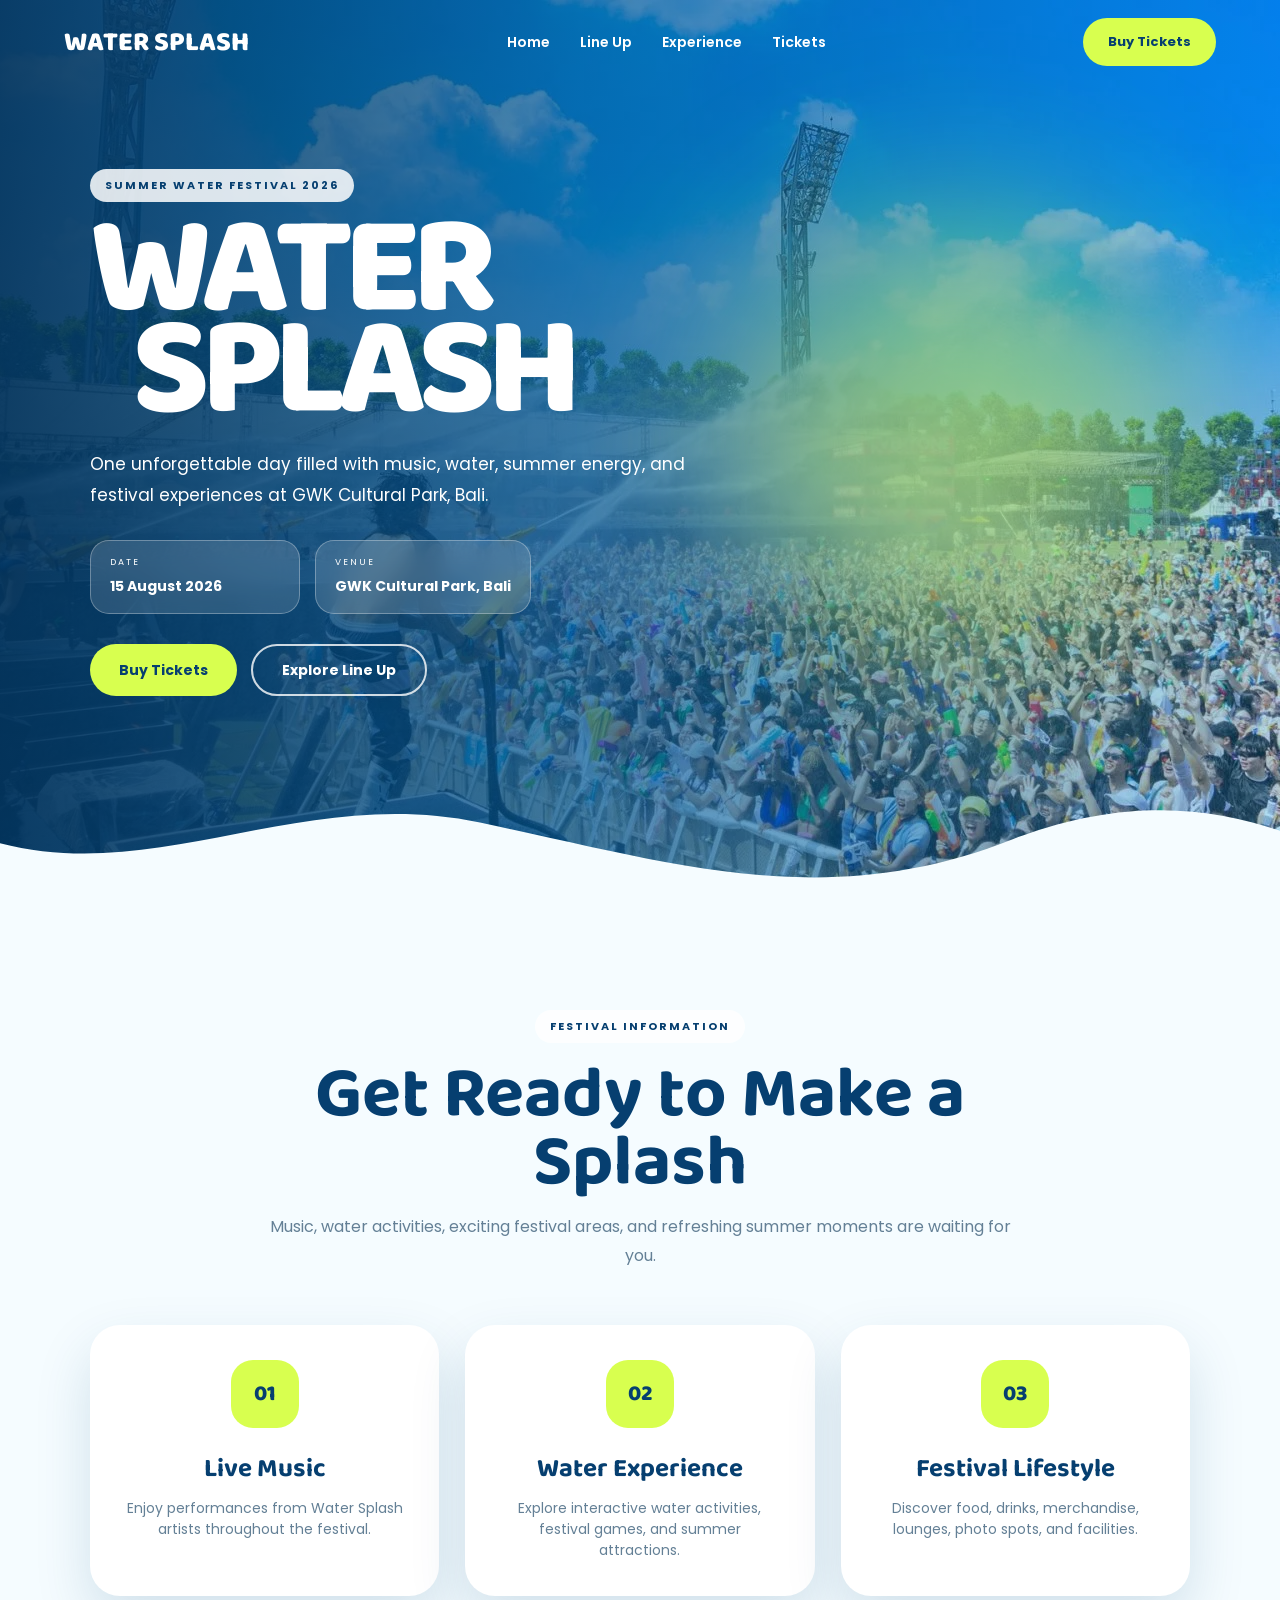
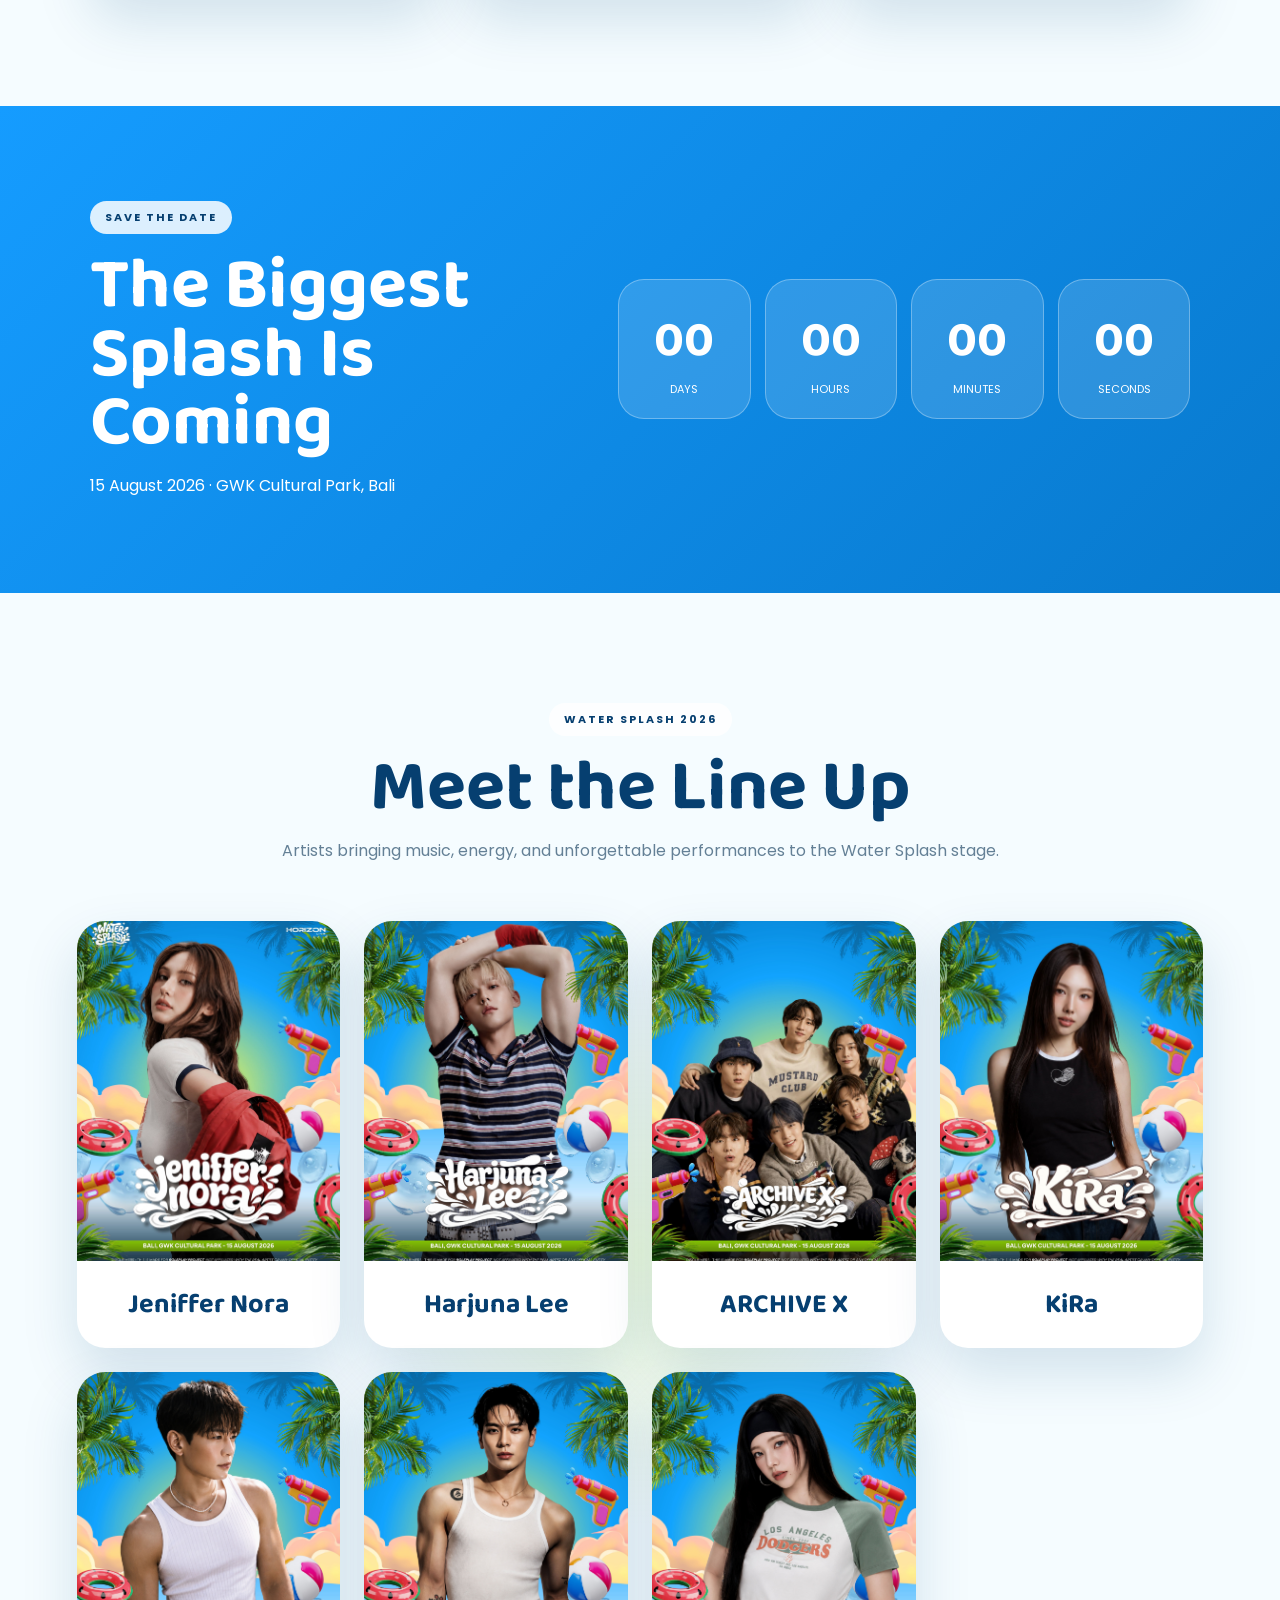
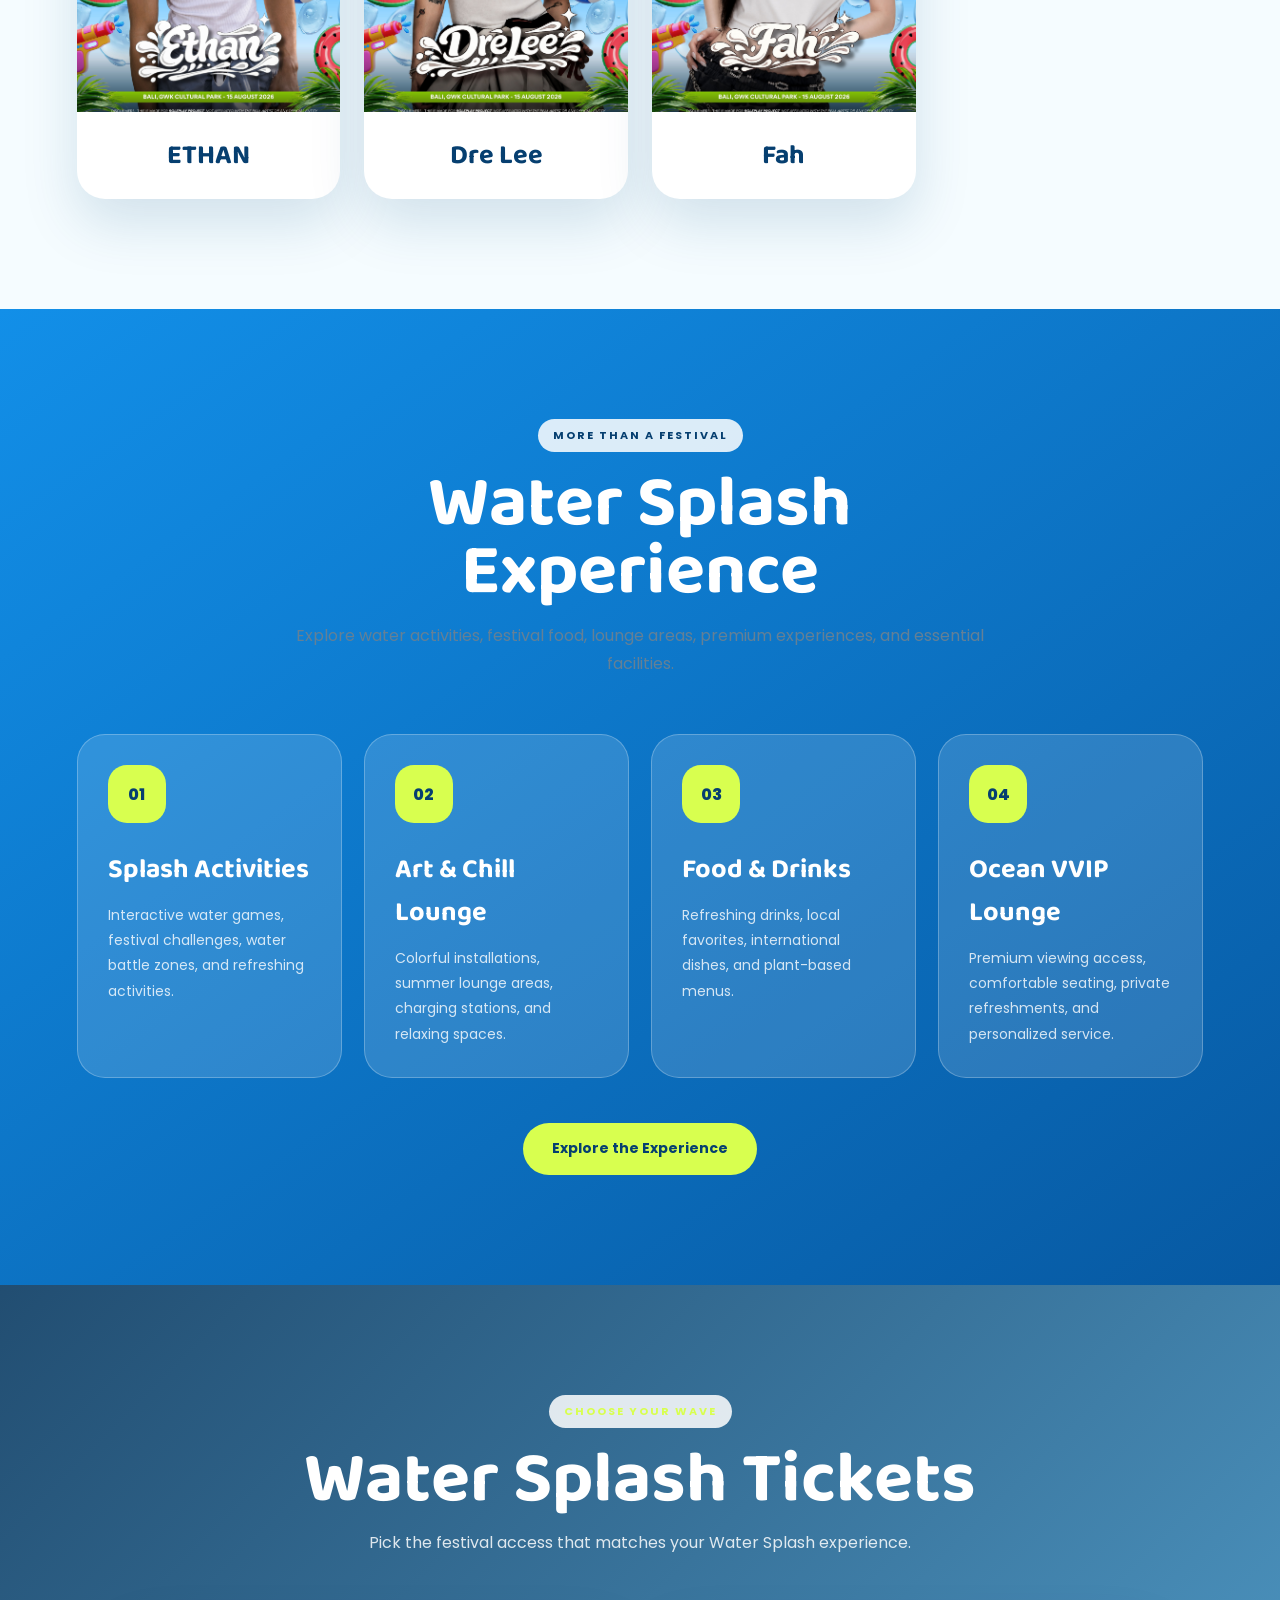
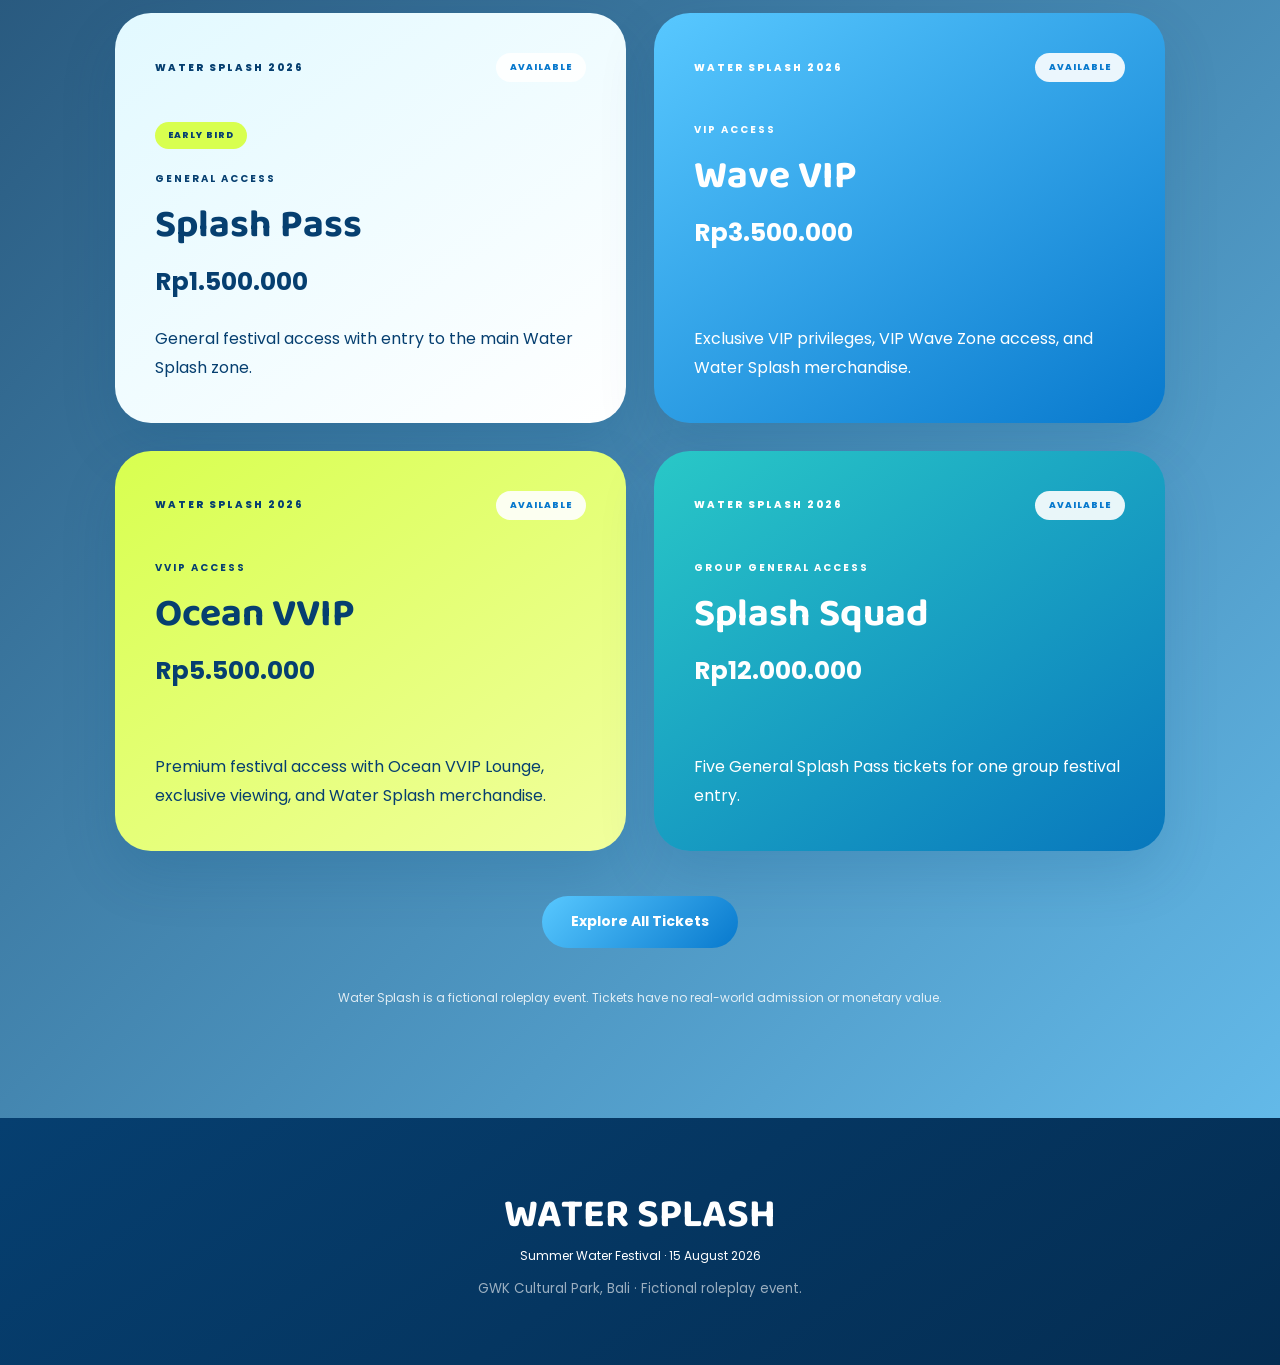
==== index.html @ 43238b92 "First commit" ====
<!DOCTYPE html>
<html lang="en">

<head>

    <meta charset="UTF-8">

    <meta
        name="viewport"
        content="width=device-width, initial-scale=1.0"
    >

    <meta
        name="description"
        content="Water Splash 2026 Summer Water Festival at GWK Cultural Park, Bali."
    >

    <title>
        Water Splash 2026
    </title>


    <link
        rel="stylesheet"
        href="css/style.css"
    >


    <!-- STYLE KHUSUS HERO VIDEO -->

    <style>

        /* =====================================================
           HERO VIDEO
        ===================================================== */

        .hero-video-section {

            position: relative;

            min-height: 100vh;

            overflow: hidden;

            background:
                url("assets/Hero.jpg")
                center / cover
                no-repeat;

        }


        .hero-background-video {

            position: absolute;

            top: 50%;

            left: 50%;

            z-index: 0;

            width: 100%;

            height: 100%;

            min-width: 100%;

            min-height: 100%;

            object-fit: cover;

            object-position: center;

            transform:
                translate(-50%, -50%);

            pointer-events: none;

        }


        .hero-video-section .hero-overlay {

            position: absolute;

            inset: 0;

            z-index: 1;

            background:
                linear-gradient(
                    90deg,
                    rgba(3, 53, 94, 0.94) 0%,
                    rgba(5, 91, 151, 0.72) 45%,
                    rgba(11, 146, 220, 0.30) 100%
                );

            pointer-events: none;

        }


        .hero-video-section .hero-glow {

            position: absolute;

            z-index: 2;

            pointer-events: none;

        }


        .hero-video-section .hero-content {

            position: relative;

            z-index: 4;

        }


        .hero-video-section .hero-wave {

            position: absolute;

            left: 0;

            right: 0;

            bottom: -1px;

            z-index: 5;

            pointer-events: none;

        }


        @media screen and (max-width: 700px) {

            .hero-video-section {

                min-height: 100svh;

            }


            .hero-background-video {

                object-position: center center;

            }

        }


        @media (prefers-reduced-motion: reduce) {

            .hero-background-video {

                display: none;

            }


            .hero-video-section {

                background:
                    linear-gradient(
                        90deg,
                        rgba(3, 53, 94, 0.85),
                        rgba(11, 146, 220, 0.42)
                    ),
                    url("assets/Hero.jpg")
                    center / cover
                    no-repeat;

            }

        }

    </style>


    <script
        src="js/app.js"
        defer
    ></script>

</head>


<body>


    <!-- BUBBLE EFFECT -->

    <div
        class="bubble-layer"
        aria-hidden="true"
    ></div>



    <!-- HEADER -->

    <header class="site-header">

        <nav class="navbar">

            <a
                href="index.html"
                class="logo"
                aria-label="Water Splash Home"
            >
                WATER SPLASH
            </a>


            <div class="nav-menu">

                <a href="#home">
                    Home
                </a>


                <a href="#lineup">
                    Line Up
                </a>


                <a href="experience.html">
                    Experience
                </a>


                <a href="tiket.html">
                    Tickets
                </a>

            </div>


            <a
                href="tiket.html"
                class="nav-button"
            >
                Buy Tickets
            </a>


            <button
                type="button"
                class="menu-toggle"
                aria-label="Open navigation menu"
                aria-expanded="false"
            >

                <span></span>

                <span></span>

                <span></span>

            </button>

        </nav>

    </header>



    <main>


        <!-- =================================================
             HERO VIDEO
        ================================================== -->

        <section
            class="hero hero-video-section"
            id="home"
        >


            <!-- VIDEO BACKGROUND -->

            <video
                class="hero-background-video"
                autoplay
                muted
                loop
                playsinline
                preload="metadata"
                poster="assets/Hero.jpg"
                aria-hidden="true"
            >

                <source
                    src="assets/Hero.mp4"
                    type="video/mp4"
                >

            </video>



            <!-- HERO OVERLAY -->

            <div class="hero-overlay"></div>

            <div class="hero-glow"></div>



            <!-- HERO CONTENT -->

            <div class="hero-content">

                <p class="eyebrow">
                    SUMMER WATER FESTIVAL 2026
                </p>


                <h1>

                    WATER

                    <span>
                        SPLASH
                    </span>

                </h1>


                <p class="hero-description">
                    One unforgettable day filled with music,
                    water, summer energy, and festival experiences
                    at GWK Cultural Park, Bali.
                </p>


                <div class="hero-info">

                    <div>

                        <small>
                            DATE
                        </small>

                        <strong>
                            15 August 2026
                        </strong>

                    </div>


                    <div>

                        <small>
                            VENUE
                        </small>

                        <strong>
                            GWK Cultural Park, Bali
                        </strong>

                    </div>

                </div>


                <div class="hero-actions">

                    <a
                        href="tiket.html"
                        class="button button-lime"
                    >
                        Buy Tickets
                    </a>


                    <a
                        href="#lineup"
                        class="button button-outline"
                    >
                        Explore Line Up
                    </a>

                </div>

            </div>



            <!-- HERO WAVE -->

            <div
                class="hero-wave"
                aria-hidden="true"
            >

                <svg
                    viewBox="0 0 1440 230"
                    preserveAspectRatio="none"
                    xmlns="http://www.w3.org/2000/svg"
                >

                    <path
                        fill="#f5fcff"
                        d="
                            M0,160
                            C180,210 340,90 540,135
                            C760,185 930,245 1140,155
                            C1260,105 1360,115 1440,145
                            L1440,230
                            L0,230
                            Z
                        "
                    />

                </svg>

            </div>

        </section>



        <!-- =================================================
             EVENT INFORMATION
        ================================================== -->

        <section class="section">

            <div class="section-heading">

                <p class="section-label">
                    FESTIVAL INFORMATION
                </p>


                <h2>
                    Get Ready to Make a Splash
                </h2>


                <p>
                    Music, water activities, exciting festival areas,
                    and refreshing summer moments are waiting for you.
                </p>

            </div>



            <div class="info-grid">


                <article class="info-card">

                    <span>
                        01
                    </span>


                    <h3>
                        Live Music
                    </h3>


                    <p>
                        Enjoy performances from Water Splash artists
                        throughout the festival.
                    </p>

                </article>



                <article class="info-card">

                    <span>
                        02
                    </span>


                    <h3>
                        Water Experience
                    </h3>


                    <p>
                        Explore interactive water activities,
                        festival games, and summer attractions.
                    </p>

                </article>



                <article class="info-card">

                    <span>
                        03
                    </span>


                    <h3>
                        Festival Lifestyle
                    </h3>


                    <p>
                        Discover food, drinks, merchandise,
                        lounges, photo spots, and facilities.
                    </p>

                </article>

            </div>

        </section>



        <!-- =================================================
             COUNTDOWN
        ================================================== -->

        <section class="countdown-section">

            <div class="countdown-title">

                <p class="section-label">
                    SAVE THE DATE
                </p>


                <h2>
                    The Biggest Splash Is Coming
                </h2>


                <p>
                    15 August 2026 · GWK Cultural Park, Bali
                </p>

            </div>



            <div
                class="countdown"
                aria-label="Countdown to Water Splash 2026"
            >


                <div class="countdown-box">

                    <strong
                        id="days"
                        data-countdown-days
                    >
                        00
                    </strong>

                    <span>
                        DAYS
                    </span>

                </div>



                <div class="countdown-box">

                    <strong
                        id="hours"
                        data-countdown-hours
                    >
                        00
                    </strong>

                    <span>
                        HOURS
                    </span>

                </div>



                <div class="countdown-box">

                    <strong
                        id="minutes"
                        data-countdown-minutes
                    >
                        00
                    </strong>

                    <span>
                        MINUTES
                    </span>

                </div>



                <div class="countdown-box">

                    <strong
                        id="seconds"
                        data-countdown-seconds
                    >
                        00
                    </strong>

                    <span>
                        SECONDS
                    </span>

                </div>

            </div>

        </section>



        <!-- =================================================
             LINE UP
        ================================================== -->

        <section
            class="section lineup-section"
            id="lineup"
        >

            <div class="section-heading">

                <p class="section-label">
                    WATER SPLASH 2026
                </p>


                <h2>
                    Meet the Line Up
                </h2>


                <p>
                    Artists bringing music, energy, and unforgettable
                    performances to the Water Splash stage.
                </p>

            </div>



            <div class="lineup-grid">


                <!-- JENIFFER NORA -->

                <article class="artist-card">

                    <div class="artist-photo">

                        <img
                            src="assets/Jeniffer.jpg"
                            alt="Jeniffer Nora"
                            loading="lazy"
                        >

                    </div>


                    <h3>
                        Jeniffer Nora
                    </h3>

                </article>



                <!-- HARJUNA LEE -->

                <article class="artist-card">

                    <div class="artist-photo">

                        <img
                            src="assets/harjuna.jpg"
                            alt="Harjuna Lee"
                            loading="lazy"
                        >

                    </div>


                    <h3>
                        Harjuna Lee
                    </h3>

                </article>



                <!-- ARCHIVE X -->

                <article class="artist-card">

                    <div class="artist-photo">

                        <img
                            src="assets/Archieve.jpg"
                            alt="ARCHIVE X"
                            loading="lazy"
                        >

                    </div>


                    <h3>
                        ARCHIVE X
                    </h3>

                </article>



                <!-- KIRA -->

                <article class="artist-card">

                    <div class="artist-photo">

                        <img
                            src="assets/Kira.jpg"
                            alt="KiRa"
                            loading="lazy"
                        >

                    </div>


                    <h3>
                        KiRa
                    </h3>

                </article>



                <!-- ETHAN -->

                <article class="artist-card">

                    <div class="artist-photo">

                        <img
                            src="assets/Ethan.jpg"
                            alt="ETHAN"
                            loading="lazy"
                        >

                    </div>


                    <h3>
                        ETHAN
                    </h3>

                </article>



                <!-- DRE LEE -->

                <article class="artist-card">

                    <div class="artist-photo">

                        <img
                            src="assets/Dre.jpg"
                            alt="Dre Lee"
                            loading="lazy"
                        >

                    </div>


                    <h3>
                        Dre Lee
                    </h3>

                </article>



                <!-- FAH -->

                <article class="artist-card">

                    <div class="artist-photo">

                        <img
                            src="assets/Fah.jpg"
                            alt="Fah"
                            loading="lazy"
                        >

                    </div>


                    <h3>
                        Fah
                    </h3>

                </article>

            </div>

        </section>



        <!-- =================================================
             EXPERIENCE PREVIEW
        ================================================== -->

        <section
            class="section experience-section"
            id="experience-preview"
        >

            <div class="section-heading light-heading">

                <p class="section-label">
                    MORE THAN A FESTIVAL
                </p>


                <h2>
                    Water Splash Experience
                </h2>


                <p>
                    Explore water activities, festival food,
                    lounge areas, premium experiences,
                    and essential facilities.
                </p>

            </div>



            <div class="experience-grid">


                <article class="experience-card">

                    <span>
                        01
                    </span>


                    <h3>
                        Splash Activities
                    </h3>


                    <p>
                        Interactive water games, festival challenges,
                        water battle zones, and refreshing activities.
                    </p>

                </article>



                <article class="experience-card">

                    <span>
                        02
                    </span>


                    <h3>
                        Art & Chill Lounge
                    </h3>


                    <p>
                        Colorful installations, summer lounge areas,
                        charging stations, and relaxing spaces.
                    </p>

                </article>



                <article class="experience-card">

                    <span>
                        03
                    </span>


                    <h3>
                        Food & Drinks
                    </h3>


                    <p>
                        Refreshing drinks, local favorites,
                        international dishes, and plant-based menus.
                    </p>

                </article>



                <article class="experience-card">

                    <span>
                        04
                    </span>


                    <h3>
                        Ocean VVIP Lounge
                    </h3>


                    <p>
                        Premium viewing access, comfortable seating,
                        private refreshments, and personalized service.
                    </p>

                </article>

            </div>



            <div class="explore-ticket">

                <a
                    href="experience.html"
                    class="button button-lime"
                >
                    Explore the Experience
                </a>

            </div>

        </section>



        <!-- =================================================
             TICKET PREVIEW
        ================================================== -->

        <section
            class="section ticket-preview-section"
            id="tickets"
        >

            <div class="section-heading">

                <p class="section-label">
                    CHOOSE YOUR WAVE
                </p>


                <h2>
                    Water Splash Tickets
                </h2>


                <p>
                    Pick the festival access that matches
                    your Water Splash experience.
                </p>

            </div>



            <div class="preview-grid">


                <!-- SPLASH PASS -->

                <article class="preview-ticket preview-general">

                    <div class="preview-top">

                        <span class="buy-ticket-label">
                            WATER SPLASH 2026
                        </span>


                        <span class="status-badge available">
                            AVAILABLE
                        </span>

                    </div>


                    <p class="release-label">
                        EARLY BIRD
                    </p>


                    <p class="preview-category">
                        GENERAL ACCESS
                    </p>


                    <h3>
                        Splash Pass
                    </h3>


                    <strong>
                        Rp1.500.000
                    </strong>


                    <p>
                        General festival access with entry
                        to the main Water Splash zone.
                    </p>

                </article>



                <!-- WAVE VIP -->

                <article class="preview-ticket preview-vip">

                    <div class="preview-top">

                        <span class="buy-ticket-label">
                            WATER SPLASH 2026
                        </span>


                        <span class="status-badge available">
                            AVAILABLE
                        </span>

                    </div>


                    <p class="preview-category">
                        VIP ACCESS
                    </p>


                    <h3>
                        Wave VIP
                    </h3>


                    <strong>
                        Rp3.500.000
                    </strong>


                    <p>
                        Exclusive VIP privileges, VIP Wave Zone access,
                        and Water Splash merchandise.
                    </p>

                </article>



                <!-- OCEAN VVIP -->

                <article class="preview-ticket preview-vvip">

                    <div class="preview-top">

                        <span class="buy-ticket-label">
                            WATER SPLASH 2026
                        </span>


                        <span class="status-badge available">
                            AVAILABLE
                        </span>

                    </div>


                    <p class="preview-category">
                        VVIP ACCESS
                    </p>


                    <h3>
                        Ocean VVIP
                    </h3>


                    <strong>
                        Rp5.500.000
                    </strong>


                    <p>
                        Premium festival access with Ocean VVIP Lounge,
                        exclusive viewing, and Water Splash merchandise.
                    </p>

                </article>



                <!-- SPLASH SQUAD -->

                <article class="preview-ticket preview-squad">

                    <div class="preview-top">

                        <span class="buy-ticket-label">
                            WATER SPLASH 2026
                        </span>


                        <span class="status-badge available">
                            AVAILABLE
                        </span>

                    </div>


                    <p class="preview-category">
                        GROUP GENERAL ACCESS
                    </p>


                    <h3>
                        Splash Squad
                    </h3>


                    <strong>
                        Rp12.000.000
                    </strong>


                    <p>
                        Five General Splash Pass tickets
                        for one group festival entry.
                    </p>

                </article>

            </div>



            <div class="explore-ticket">

                <a
                    href="tiket.html"
                    class="button button-blue"
                >
                    Explore All Tickets
                </a>

            </div>



            <p class="roleplay-note">
                Water Splash is a fictional roleplay event.
                Tickets have no real-world admission or monetary value.
            </p>

        </section>

    </main>



    <!-- =====================================================
         FOOTER
    ====================================================== -->

    <footer class="footer">

        <h2>
            WATER SPLASH
        </h2>


        <p>
            Summer Water Festival · 15 August 2026
        </p>


        <small>
            GWK Cultural Park, Bali · Fictional roleplay event.
        </small>

    </footer>


</body>

</html>
---- css/style.css ----
@import url("https://fonts.googleapis.com/css2?family=Baloo+2:wght@500;600;700;800&family=Poppins:wght@400;500;600;700&display=swap");


:root {

    --blue:
        #159cff;

    --blue-dark:
        #0879cd;

    --sky:
        #58c8ff;

    --lime:
        #d8ff4f;

    --navy:
        #063f70;

    --white:
        #ffffff;

    --soft:
        #f5fcff;

    --muted:
        #648096;

    --danger:
        #ef5d67;

    --shadow:
        0 24px 55px
        rgba(5, 74, 122, 0.15);

}



* {

    margin: 0;

    padding: 0;

    box-sizing: border-box;

}



html {

    scroll-behavior: smooth;

}



body {

    min-height: 100vh;

    overflow-x: hidden;

    color: var(--navy);

    background: var(--soft);

    font-family:
        "Poppins",
        sans-serif;

}



a {

    color: inherit;

    text-decoration: none;

}



button,
input {

    font: inherit;

}



button {

    border: 0;

    cursor: pointer;

}



img {

    display: block;

    max-width: 100%;

}



/* WATER EFFECT */

.bubble-layer {

    position: fixed;

    inset: 0;

    z-index: 5;

    overflow: hidden;

    pointer-events: none;

}



.floating-bubble {

    position: absolute;

    bottom: -80px;

    border:
        1px solid
        rgba(255, 255, 255, 0.8);

    border-radius: 50%;

    background:
        radial-gradient(
            circle at 30% 25%,
            rgba(255,255,255,0.95),
            rgba(255,255,255,0.15) 45%,
            rgba(70,190,255,0.1)
        );

    animation:
        bubbleRise linear forwards;

}



.water-ripple {

    position: fixed;

    z-index: 9999;

    width: 15px;

    height: 15px;

    border:
        2px solid
        rgba(88, 200, 255, 0.85);

    border-radius: 50%;

    pointer-events: none;

    transform:
        translate(-50%, -50%);

    animation:
        rippleEffect 0.75s
        ease-out forwards;

}



/* HEADER */

.site-header {

    position: fixed;

    top: 0;

    left: 0;

    z-index: 1000;

    width: 100%;

    padding:
        18px 5%;

    transition:
        0.3s ease;

}



.site-header.scrolled,
.inner-header {

    padding-top: 11px;

    padding-bottom: 11px;

    background:
        rgba(10, 139, 224, 0.9);

    box-shadow:
        0 12px 35px
        rgba(3, 66, 109, 0.14);

    backdrop-filter:
        blur(18px);

}



.navbar {

    max-width: 1280px;

    margin: auto;

    display: flex;

    align-items: center;

    justify-content: space-between;

    gap: 30px;

}



.logo {

    color: var(--white);

    font-family:
        "Baloo 2",
        sans-serif;

    font-size: 27px;

    font-weight: 800;

}



.nav-menu {

    display: flex;

    align-items: center;

    gap: 30px;

}



.nav-menu a {

    color: var(--white);

    font-size: 14px;

    font-weight: 600;

}



.nav-button {

    min-height: 48px;

    padding:
        0 25px;

    display: inline-flex;

    align-items: center;

    justify-content: center;

    color: var(--navy);

    font-size: 13px;

    font-weight: 700;

    border-radius: 999px;

    background: var(--lime);

}



.menu-toggle {

    display: none;

}



/* BUTTON */

.button {

    min-height: 52px;

    padding:
        0 29px;

    display: inline-flex;

    align-items: center;

    justify-content: center;

    font-size: 14px;

    font-weight: 700;

    border-radius: 999px;

    transition:
        transform 0.25s ease;

}



.button:hover {

    transform:
        translateY(-4px);

}



.button-lime {

    color: var(--navy);

    background: var(--lime);

}



.button-blue {

    color: var(--white);

    background:
        linear-gradient(
            135deg,
            var(--sky),
            var(--blue-dark)
        );

}



.button-outline {

    color: var(--white);

    border:
        2px solid
        rgba(255,255,255,0.8);

}



/* HERO */

.hero {

    position: relative;

    min-height: 100vh;

    overflow: hidden;

    padding:
        145px 7% 180px;

    display: flex;

    align-items: center;

    color: var(--white);

    background:
        url("../assets/Hero.jpg")
        center / cover no-repeat;

}



.hero-overlay {

    position: absolute;

    inset: 0;

    background:
        linear-gradient(
            90deg,
            rgba(3,61,105,0.88),
            rgba(8,137,223,0.62),
            rgba(28,173,242,0.35)
        );

}



.hero-glow {

    position: absolute;

    right: 8%;

    top: 25%;

    width: 430px;

    height: 430px;

    border-radius: 50%;

    background:
        rgba(216,255,79,0.5);

    filter:
        blur(90px);

}



.hero-content {

    position: relative;

    z-index: 10;

    max-width: 720px;

}



.eyebrow,
.section-label {

    display: inline-flex;

    margin-bottom: 18px;

    padding:
        8px 15px;

    color: var(--navy);

    font-size: 11px;

    font-weight: 700;

    letter-spacing: 2px;

    border-radius: 999px;

    background:
        rgba(255,255,255,0.85);

}



.hero h1 {

    margin-bottom: 27px;

    font-family:
        "Baloo 2",
        sans-serif;

    font-size:
        clamp(82px, 11vw, 150px);

    font-weight: 800;

    line-height: 0.72;

    letter-spacing: -9px;

}



.hero h1 span {

    display: block;

    margin-left: 42px;

}



.hero-description {

    max-width: 600px;

    margin-bottom: 30px;

    font-size: 17px;

    line-height: 1.8;

}



.hero-info {

    display: flex;

    flex-wrap: wrap;

    gap: 15px;

    margin-bottom: 30px;

}



.hero-info div {

    min-width: 210px;

    padding:
        15px 19px;

    border:
        1px solid
        rgba(255,255,255,0.3);

    border-radius: 19px;

    background:
        rgba(255,255,255,0.14);

    backdrop-filter:
        blur(12px);

}



.hero-info small {

    display: block;

    margin-bottom: 4px;

    font-size: 9px;

    letter-spacing: 2px;

}



.hero-info strong {

    font-size: 14px;

}



.hero-actions {

    display: flex;

    flex-wrap: wrap;

    gap: 14px;

}



.hero-wave {

    position: absolute;

    left: 0;

    bottom: -3px;

    width: 100%;

    line-height: 0;

}



.hero-wave svg {

    width: 100%;

    height: 190px;

}



/* GENERAL */

.section {

    padding:
        110px 6%;

}



.section-heading {

    max-width: 750px;

    margin:
        0 auto 55px;

    text-align: center;

}



.section-heading h2,
.countdown-title h2 {

    margin-bottom: 15px;

    font-family:
        "Baloo 2",
        sans-serif;

    font-size:
        clamp(43px, 6vw, 72px);

    line-height: 0.95;

}



.section-heading > p:last-child {

    color: var(--muted);

    line-height: 1.8;

}



/* INFO */

.info-grid {

    max-width: 1100px;

    margin: auto;

    display: grid;

    grid-template-columns:
        repeat(3, 1fr);

    gap: 26px;

}



.info-card {

    padding: 35px;

    text-align: center;

    border-radius: 30px;

    background: var(--white);

    box-shadow: var(--shadow);

}



.info-card > span {

    width: 68px;

    height: 68px;

    margin:
        0 auto 20px;

    display: flex;

    align-items: center;

    justify-content: center;

    font-family:
        "Baloo 2",
        sans-serif;

    font-size: 22px;

    font-weight: 800;

    border-radius: 22px;

    background: var(--lime);

}



.info-card h3 {

    margin-bottom: 8px;

    font-family:
        "Baloo 2",
        sans-serif;

    font-size: 26px;

}



.info-card p {

    color: var(--muted);

    font-size: 14px;

}



/* COUNTDOWN */

.countdown-section {

    padding:
        95px 7%;

    display: grid;

    grid-template-columns:
        0.9fr 1.1fr;

    align-items: center;

    gap: 60px;

    color: var(--white);

    background:
        linear-gradient(
            135deg,
            var(--blue),
            var(--blue-dark)
        );

}



.countdown-title h2 {

    color: var(--white);

}



.countdown {

    display: grid;

    grid-template-columns:
        repeat(4, 1fr);

    gap: 14px;

}



.countdown-box {

    min-height: 140px;

    display: flex;

    align-items: center;

    justify-content: center;

    flex-direction: column;

    border:
        1px solid
        rgba(255,255,255,0.3);

    border-radius: 26px;

    background:
        rgba(255,255,255,0.14);

}



.countdown-box strong {

    font-family:
        "Baloo 2",
        sans-serif;

    font-size: 50px;

}



.countdown-box span {

    font-size: 11px;

}



/* LINEUP */

.lineup-section {

    background:
        radial-gradient(
            circle at center,
            rgba(216,255,79,0.18),
            transparent 30%
        ),
        var(--soft);

}



.lineup-grid {

    max-width: 1230px;

    margin: auto;

    display: grid;

    grid-template-columns:
        repeat(4, 1fr);

    gap: 24px;

}



.artist-card {

    overflow: hidden;

    border-radius: 28px;

    background: var(--white);

    box-shadow: var(--shadow);

}



.artist-photo {

    position: relative;

    height: 340px;

    overflow: hidden;

}



.artist-photo img {

    width: 100%;

    height: 100%;

    object-fit: cover;

    transition:
        transform 0.4s ease;

}



.artist-card:hover img {

    transform:
        scale(1.07);

}



.artist-photo span {

    position: absolute;

    top: 17px;

    left: 17px;

    padding:
        7px 12px;

    font-size: 10px;

    font-weight: 700;

    border-radius: 999px;

    background:
        rgba(255,255,255,0.9);

}



.artist-card h3 {

    padding:
        22px 15px;

    text-align: center;

    font-family:
        "Baloo 2",
        sans-serif;

    font-size: 27px;

}



/* EXPERIENCE */

.experience-section {

    color: var(--white);

    background:
        linear-gradient(
            145deg,
            #128fe8,
            #0759a2
        );

}



.light-heading h2 {

    color: var(--white);

}



.experience-grid {

    max-width: 1150px;

    margin: auto;

    display: grid;

    grid-template-columns:
        repeat(4, 1fr);

    gap: 22px;

}



.experience-card {

    min-height: 270px;

    padding: 30px;

    border:
        1px solid
        rgba(255,255,255,0.25);

    border-radius: 28px;

    background:
        rgba(255,255,255,0.14);

}



.experience-card > span {

    width: 58px;

    height: 58px;

    margin-bottom: 25px;

    display: flex;

    align-items: center;

    justify-content: center;

    color: var(--navy);

    font-weight: 800;

    border-radius: 19px;

    background: var(--lime);

}



.experience-card h3 {

    margin-bottom: 12px;

    font-family:
        "Baloo 2",
        sans-serif;

    font-size: 27px;

}



.experience-card p {

    color:
        rgba(255,255,255,0.8);

    font-size: 14px;

    line-height: 1.8;

}



/* PREVIEW TICKET */

.ticket-preview-section {

    background: var(--white);

}



.preview-grid {

    max-width: 1050px;

    margin: auto;

    display: grid;

    grid-template-columns:
        repeat(2, 1fr);

    gap: 28px;

}



.preview-ticket {

    min-height: 400px;

    padding: 40px;

    display: flex;

    align-items: flex-start;

    flex-direction: column;

    border-radius: 36px;

    box-shadow: var(--shadow);

}



.preview-general {

    background:
        linear-gradient(
            145deg,
            #e2f9ff,
            #ffffff
        );

}



.preview-vip {

    color: var(--white);

    background:
        linear-gradient(
            145deg,
            var(--sky),
            var(--blue-dark)
        );

}



.preview-vvip {

    background:
        linear-gradient(
            145deg,
            var(--lime),
            #f1ff9e
        );

}



.preview-squad {

    color: var(--white);

    background:
        linear-gradient(
            145deg,
            #29c8c7,
            #0877bd
        );

}



.preview-top,
.full-ticket-top {

    width: 100%;

    margin-bottom: 40px;

    display: flex;

    align-items: center;

    justify-content: space-between;

    gap: 15px;

}



.buy-ticket-label {

    font-size: 10px;

    font-weight: 800;

    letter-spacing: 2px;

}



.status-badge {

    padding:
        8px 14px;

    font-size: 9px;

    font-weight: 800;

    letter-spacing: 1px;

    border-radius: 999px;

}



.status-badge.available {

    color: var(--blue-dark);

    background:
        rgba(255,255,255,0.9);

}



.status-badge.sold-out {

    color: var(--white);

    background: var(--danger);

}



.release-label {

    margin-bottom: 22px;

    padding:
        7px 13px;

    font-size: 9px;

    font-weight: 800;

    letter-spacing: 1px;

    border-radius: 999px;

    background: var(--lime);

}



.preview-category,
.full-category {

    margin-bottom: 7px;

    font-size: 10px;

    font-weight: 700;

    letter-spacing: 2px;

}



.preview-ticket h3 {

    margin-bottom: 7px;

    font-family:
        "Baloo 2",
        sans-serif;

    font-size: 39px;

}



.preview-ticket > strong {

    margin-bottom: 24px;

    font-size: 25px;

}



.preview-ticket > p:last-child {

    margin-top: auto;

    line-height: 1.8;

}



.explore-ticket {

    margin-top: 45px;

    text-align: center;

}



/* TICKET PAGE */

.ticket-page-hero {

    min-height: 500px;

    padding:
        155px 20px 80px;

    color: var(--white);

    text-align: center;

    background:
        radial-gradient(
            circle at center,
            rgba(216,255,79,0.8),
            transparent 28%
        ),
        linear-gradient(
            145deg,
            var(--sky),
            var(--blue-dark)
        );

}



.ticket-page-hero h1 {

    margin-bottom: 12px;

    font-family:
        "Baloo 2",
        sans-serif;

    font-size:
        clamp(60px, 9vw, 105px);

    line-height: 0.9;

}



.ticket-page-section {

    padding:
        100px 6%;

}



.full-ticket-grid {

    max-width: 1000px;

    margin: auto;

    display: grid;

    grid-template-columns:
        repeat(2, 1fr);

    gap: 34px;

}



.full-ticket-card {

    min-height: 720px;

    padding: 38px;

    display: flex;

    align-items: flex-start;

    flex-direction: column;

    border-radius: 36px;

    box-shadow: var(--shadow);

}



.full-general {

    background:
        linear-gradient(
            145deg,
            #e2f9ff,
            #ffffff
        );

}



.full-vip {

    color: var(--white);

    background:
        linear-gradient(
            145deg,
            var(--sky),
            var(--blue-dark)
        );

}



.full-vvip {

    background:
        linear-gradient(
            145deg,
            var(--lime),
            #f1ff9e
        );

}



.full-squad {

    color: var(--white);

    background:
        linear-gradient(
            145deg,
            #29c8c7,
            #0877bd
        );

}



.full-ticket-card h2 {

    margin-bottom: 7px;

    font-family:
        "Baloo 2",
        sans-serif;

    font-size: 45px;

    line-height: 1;

}



.ticket-price {

    margin-bottom: 20px;

    font-size: 27px;

}



.ticket-description {

    min-height: 55px;

    margin-bottom: 25px;

    line-height: 1.7;

    opacity: 0.8;

}



.full-ticket-card h3 {

    margin-bottom: 12px;

    font-size: 13px;

    letter-spacing: 1px;

    text-transform: uppercase;

}



.full-ticket-card ul {

    margin-bottom: 30px;

    display: flex;

    flex-direction: column;

    gap: 9px;

    list-style: none;

}



.full-ticket-card li {

    font-size: 13px;

    line-height: 1.5;

}



.full-ticket-card li::before {

    content: "✓";

    margin-right: 9px;

}



.people-label {

    margin-bottom: 17px;

    padding:
        7px 13px;

    font-size: 9px;

    font-weight: 800;

    border-radius: 999px;

    background:
        rgba(255,255,255,0.25);

}



.ticket-buy-button {

    width: 100%;

    margin-top: auto;

    color: var(--navy);

    background: var(--white);

}



.full-general
.ticket-buy-button {

    background: var(--lime);

}



.full-vvip
.ticket-buy-button {

    color: var(--white);

    background: var(--navy);

}



.ticket-buy-button:disabled {

    color: var(--white);

    cursor: not-allowed;

    background: #8998a2;

}



.sold-card {

    opacity: 0.7;

    filter:
        grayscale(0.45);

}



.roleplay-note {

    max-width: 650px;

    margin:
        40px auto 0;

    color: var(--muted);

    text-align: center;

    font-size: 12px;

    line-height: 1.7;

}



/* CHECKOUT */

.checkout-page {

    min-height: 100vh;

    padding:
        145px 6% 100px;

    background:
        linear-gradient(
            145deg,
            #dcf7ff,
            var(--soft)
        );

}



.checkout-heading {

    max-width: 700px;

    margin:
        0 auto 45px;

    text-align: center;

}



.checkout-heading h1 {

    margin-bottom: 10px;

    font-family:
        "Baloo 2",
        sans-serif;

    font-size:
        clamp(52px, 7vw, 80px);

}



.checkout-heading > p:last-child {

    color: var(--muted);

}



.checkout-layout {

    max-width: 1100px;

    margin: auto;

    display: grid;

    grid-template-columns:
        1fr 0.9fr;

    align-items: start;

    gap: 30px;

}



.checkout-form,
.order-summary {

    padding: 36px;

    border-radius: 32px;

    background: var(--white);

    box-shadow: var(--shadow);

}



.checkout-form h2 {

    margin-bottom: 24px;

    font-family:
        "Baloo 2",
        sans-serif;

    font-size: 28px;

}



.checkout-form label:not(.payment-choice):not(.agreement) {

    margin-bottom: 18px;

    display: flex;

    flex-direction: column;

    gap: 8px;

}



.checkout-form label > span {

    font-size: 12px;

    font-weight: 700;

}



.checkout-form input[type="text"],
.checkout-form input[type="email"],
.checkout-form input[type="tel"] {

    width: 100%;

    height: 52px;

    padding:
        0 16px;

    outline: none;

    border:
        1px solid #cce6f1;

    border-radius: 15px;

}



.error-message {

    min-height: 15px;

    color: var(--danger);

    font-size: 10px;

}



.payment-title {

    margin-top: 35px;

}



.payment-choice {

    margin-bottom: 10px;

    padding: 16px;

    display: flex;

    align-items: center;

    gap: 12px;

    border:
        1px solid #d3e9f2;

    border-radius: 16px;

}



.agreement {

    margin-top: 25px;

    display: flex;

    align-items: flex-start;

    gap: 10px;

    color: var(--muted);

    font-size: 12px;

    line-height: 1.6;

}



.checkout-form-message {

    min-height: 18px;

    margin-top: 12px;

    color: var(--danger);

    font-size: 11px;

}



.checkout-button {

    width: 100%;

    margin-top: 20px;

}



.order-summary {

    position: sticky;

    top: 95px;

}



.summary-heading {

    margin-bottom: 18px;

    font-size: 10px;

    font-weight: 800;

    letter-spacing: 2px;

}



.order-summary h2 {

    margin-bottom: 7px;

    font-family:
        "Baloo 2",
        sans-serif;

    font-size: 38px;

}



.order-summary > p:nth-of-type(2) {

    margin-bottom: 18px;

    color: var(--muted);

    font-size: 12px;

    line-height: 1.7;

}



.summary-ticket-price {

    color: var(--blue-dark);

    font-size: 24px;

}



.quantity-row {

    margin:
        28px 0;

    padding:
        22px 0;

    display: flex;

    align-items: center;

    justify-content: space-between;

    border-top:
        1px solid #dceef5;

    border-bottom:
        1px solid #dceef5;

}



.quantity-control {

    display: flex;

    align-items: center;

    gap: 15px;

}



.quantity-control button {

    width: 38px;

    height: 38px;

    border-radius: 50%;

    background: #e3f8ff;

}



.fee-summary > div {

    margin-bottom: 14px;

    display: grid;

    grid-template-columns:
        minmax(0, 1fr) auto;

    gap: 20px;

    align-items: center;

    font-size: 12px;

}



.fee-summary span {

    color: var(--muted);

}



.fee-summary strong {

    min-width: 110px;

    text-align: right;

    white-space: nowrap;

}



.fee-summary hr {

    margin:
        20px 0;

    border: 0;

    border-top:
        1px dashed #aacbd9;

}



.fee-summary
.total-row {

    font-size: 16px;

    font-weight: 700;

}



.total-row strong {

    color: var(--blue-dark);

    font-size: 18px;

}



/* CONFIRMATION */

.confirmation-page {

    min-height: 100vh;

    padding:
        110px 20px;

    text-align: center;

    background:
        radial-gradient(
            circle at 50% 15%,
            rgba(216,255,79,0.45),
            transparent 25%
        ),
        linear-gradient(
            145deg,
            #dcf7ff,
            var(--soft)
        );

}



.confirmation-icon {

    width: 70px;

    height: 70px;

    margin:
        0 auto 20px;

    display: flex;

    align-items: center;

    justify-content: center;

    font-size: 30px;

    font-weight: 800;

    border-radius: 50%;

    background: var(--lime);

}



.confirmation-page h1 {

    margin-bottom: 12px;

    font-family:
        "Baloo 2",
        sans-serif;

    font-size:
        clamp(52px, 7vw, 82px);

}



.confirmation-description {

    color: var(--muted);

}



.confirmation-card {

    max-width: 850px;

    margin:
        45px auto 0;

    padding: 35px;

    display: grid;

    grid-template-columns:
        repeat(3, 1fr);

    gap: 25px;

    text-align: left;

    border-radius: 30px;

    background: var(--white);

    box-shadow: var(--shadow);

}



.confirmation-card span {

    display: block;

    margin-bottom: 5px;

    color: var(--muted);

    font-size: 9px;

    font-weight: 700;

    letter-spacing: 1px;

    text-transform: uppercase;

}



.confirmation-card strong {

    display: block;

    overflow-wrap: anywhere;

    font-size: 13px;

}



.confirmation-actions {

    margin-top: 35px;

}



/* FOOTER */

.footer {

    padding:
        65px 6%;

    color: var(--white);

    text-align: center;

    background:
        linear-gradient(
            145deg,
            var(--navy),
            #042d52
        );

}



.footer h2 {

    font-family:
        "Baloo 2",
        sans-serif;

    font-size: 40px;

}



.footer p {

    margin-bottom: 10px;

    font-size: 12px;

}



.footer small {

    opacity: 0.6;

}



/* ANIMATION */

@keyframes bubbleRise {

    from {

        opacity: 0;

        transform:
            translateY(0)
            scale(0.6);

    }

    15% {

        opacity: 0.65;

    }

    to {

        opacity: 0;

        transform:
            translateY(-120vh)
            translateX(30px)
            scale(1.1);

    }

}



@keyframes rippleEffect {

    from {

        opacity: 0.85;

        transform:
            translate(-50%, -50%)
            scale(0.2);

    }

    to {

        opacity: 0;

        transform:
            translate(-50%, -50%)
            scale(7);

    }

}



/* RESPONSIVE */

@media screen and (max-width: 900px) {

    .countdown-section {

        grid-template-columns:
            1fr;

        text-align: center;

    }


    .lineup-grid {

        grid-template-columns:
            repeat(2, 1fr);

    }


    .experience-grid {

        grid-template-columns:
            repeat(2, 1fr);

    }


    .checkout-layout {

        grid-template-columns:
            1fr;

    }


    .order-summary {

        position: static;

    }

}



@media screen and (max-width: 700px) {

    .menu-toggle {

        width: 45px;

        height: 45px;

        display: flex;

        align-items: center;

        justify-content: center;

        flex-direction: column;

        gap: 5px;

        border-radius: 50%;

        background:
            rgba(255,255,255,0.2);

    }


    .menu-toggle span {

        width: 21px;

        height: 2px;

        background: var(--white);

    }


    .nav-menu {

        position: fixed;

        top: 75px;

        left: 5%;

        right: 5%;

        display: none;

        padding: 18px;

        flex-direction: column;

        border-radius: 22px;

        background:
            rgba(8,126,208,0.95);

    }


    .nav-menu.active {

        display: flex;

    }


    .nav-button {

        display: none;

    }


    .info-grid,
    .preview-grid,
    .full-ticket-grid {

        grid-template-columns:
            1fr;

    }


    .confirmation-card {

        grid-template-columns:
            repeat(2, 1fr);

    }

}



@media screen and (max-width: 520px) {

    .hero {

        padding:
            130px 20px 160px;

        text-align: center;

    }


    .hero h1 {

        font-size: 70px;

        letter-spacing: -5px;

    }


    .hero h1 span {

        margin-left: 0;

    }


    .hero-info,
    .hero-actions {

        justify-content: center;

    }


    .hero-info {

        flex-direction: column;

    }


    .hero-info div,
    .hero-actions .button {

        width: 100%;

    }


    .section {

        padding:
            80px 20px;

    }


    .section-heading h2,
    .countdown-title h2 {

        font-size: 42px;

    }


    .countdown-section {

        padding:
            80px 20px;

    }


    .countdown {

        grid-template-columns:
            repeat(2, 1fr);

    }


    .lineup-grid,
    .experience-grid {

        grid-template-columns:
            1fr;

    }


    .artist-photo {

        height: 420px;

    }


    .full-ticket-card {

        min-height: 0;

        padding: 30px;

    }


    .checkout-page {

        padding:
            125px 18px 75px;

    }


    .checkout-form,
    .order-summary {

        padding: 25px;

    }


    .confirmation-card {

        grid-template-columns:
            1fr;

    }

}

/* =========================================================
   TAMBAHAN E-TICKET CONFIRMATION
   JANGAN HAPUS CSS SEBELUMNYA
   TEMPEL BLOK INI PALING BAWAH STYLE.CSS
========================================================= */


/* Agar halaman confirmation tetap menggunakan
   warna dan efek air dari website utama */

.confirmation-body {

    min-height: 100vh;

    overflow-x: hidden;

    color: var(--navy);

    background: var(--soft);

}


/* =========================================================
   HEADER CONFIRMATION
========================================================= */

.confirmation-header {

    position: fixed;

    top: 0;

    left: 0;

    z-index: 1000;

    width: 100%;

    padding:
        11px 5%;

    background:
        rgba(10, 139, 224, 0.9);

    box-shadow:
        0 12px 35px
        rgba(3, 66, 109, 0.14);

    backdrop-filter:
        blur(18px);

    -webkit-backdrop-filter:
        blur(18px);

}


.confirmation-navbar {

    max-width: 1280px;

    min-height: 56px;

    margin: auto;

    display: flex;

    align-items: center;

    justify-content: space-between;

    gap: 30px;

}


.confirmation-logo {

    color: var(--white);

    font-family:
        "Baloo 2",
        sans-serif;

    font-size: 27px;

    font-weight: 800;

}


.confirmation-home-link {

    min-height: 48px;

    padding:
        0 25px;

    display: inline-flex;

    align-items: center;

    justify-content: center;

    color: var(--navy);

    font-size: 13px;

    font-weight: 700;

    border-radius: 999px;

    background: var(--lime);

    transition:
        transform 0.25s ease;

}


.confirmation-home-link:hover {

    transform:
        translateY(-3px);

}


/* =========================================================
   CONFIRMATION HEADING
========================================================= */

.confirmation-body
.confirmation-page {

    position: relative;

    min-height: 100vh;

    padding:
        135px 20px 90px;

    text-align: center;

    background:
        radial-gradient(
            circle at 50% 15%,
            rgba(216, 255, 79, 0.45),
            transparent 25%
        ),
        linear-gradient(
            145deg,
            #dcf7ff,
            var(--soft)
        );

}


.confirmation-heading {

    max-width: 850px;

    margin:
        0 auto 40px;

    text-align: center;

}


.confirmation-label {

    display: inline-flex;

    margin-bottom: 17px;

    padding:
        8px 15px;

    color: var(--navy);

    font-size: 11px;

    font-weight: 700;

    letter-spacing: 2px;

    border-radius: 999px;

    background:
        rgba(255, 255, 255, 0.88);

}


.confirmation-heading h1 {

    margin-bottom: 12px;

    font-family:
        "Baloo 2",
        sans-serif;

    font-size:
        clamp(
            52px,
            7vw,
            82px
        );

    line-height: 0.95;

}


.confirmation-heading
.confirmation-description {

    color: var(--muted);

    font-size: 14px;

    line-height: 1.8;

}


/* =========================================================
   ORDER INFORMATION
   Dibuat spesifik untuk confirmation agar tidak
   merusak order-summary halaman checkout
========================================================= */

.confirmation-body
.order-summary {

    position: static;

    top: auto;

    max-width: 1180px;

    margin:
        0 auto 48px;

    padding: 25px;

    display: grid;

    grid-template-columns:
        repeat(
            5,
            minmax(0, 1fr)
        );

    gap: 0;

    text-align: left;

    border-radius: 28px;

    background:
        rgba(255, 255, 255, 0.90);

    box-shadow:
        0 20px 45px
        rgba(5, 74, 122, 0.12);

    backdrop-filter:
        blur(12px);

    -webkit-backdrop-filter:
        blur(12px);

}


.confirmation-body
.order-summary-item {

    min-width: 0;

    padding:
        3px 18px;

    border-right:
        1px solid
        rgba(6, 63, 112, 0.10);

}


.confirmation-body
.order-summary-item:last-child {

    border-right: 0;

}


.confirmation-body
.order-summary-item span {

    display: block;

    margin-bottom: 6px;

    color: var(--muted);

    font-size: 9px;

    font-weight: 700;

    letter-spacing: 1.3px;

}


.confirmation-body
.order-summary-item strong {

    display: block;

    color: var(--navy);

    font-size: 12px;

    font-weight: 700;

    line-height: 1.5;

    overflow-wrap: anywhere;

}


/* =========================================================
   TICKET AREA
========================================================= */

.ticket-area {

    position: relative;

    z-index: 10;

    width: 100%;

    max-width: 1180px;

    margin: auto;

}


.ticket-area-heading {

    margin-bottom: 25px;

    text-align: center;

}


.ticket-area-heading p {

    margin-bottom: 7px;

    color: var(--blue-dark);

    font-size: 10px;

    font-weight: 700;

    letter-spacing: 2px;

}


.ticket-area-heading h2 {

    font-family:
        "Baloo 2",
        sans-serif;

    font-size:
        clamp(
            38px,
            5vw,
            55px
        );

    line-height: 1;

}


.ticket-list {

    width: 100%;

    display: flex;

    flex-direction: column;

    gap: 25px;

}


/* =========================================================
   FESTIVAL E-TICKET
========================================================= */

.festival-ticket {

    --ticket-accent:
        #10afc4;

    position: relative;

    width: 100%;

    min-height: 255px;

    display: grid;

    grid-template-columns:
        minmax(0, 1fr)
        190px;

    overflow: hidden;

    isolation: isolate;

    text-align: left;

    border:
        1px solid
        rgba(159, 187, 210, 0.75);

    border-radius: 28px;

    background:
        rgba(255, 255, 255, 0.92);

    box-shadow:
        0 24px 55px
        rgba(5, 74, 122, 0.16);

}


/* Efek hologram tetap menggunakan warna website */

.festival-ticket::before {

    content: "";

    position: absolute;

    inset: 0;

    z-index: 0;

    background:
        linear-gradient(
            112deg,
            rgba(255, 125, 205, 0.13) 0%,
            rgba(255, 255, 255, 0.35) 17%,
            rgba(88, 200, 255, 0.22) 33%,
            rgba(255, 255, 255, 0.18) 46%,
            rgba(216, 255, 79, 0.22) 60%,
            rgba(140, 145, 255, 0.16) 77%,
            rgba(255, 255, 255, 0.23) 100%
        );

    pointer-events: none;

}


.festival-ticket::after {

    content: "";

    position: absolute;

    inset: -35%;

    z-index: 0;

    opacity: 0.42;

    background:
        repeating-linear-gradient(
            120deg,
            transparent 0 17px,
            rgba(255, 255, 255, 0.34) 17px 19px,
            transparent 19px 35px
        );

    animation:
        festivalHologramMove
        8s linear infinite;

    pointer-events: none;

}


.festival-ticket-main,
.festival-ticket-stub {

    position: relative;

    z-index: 2;

}


/* =========================================================
   MAIN TICKET
========================================================= */

.festival-ticket-main {

    min-width: 0;

    padding:
        29px 33px;

    display: grid;

    grid-template-columns:
        225px
        minmax(0, 1fr);

    align-items: center;

    gap: 34px;

}


.festival-ticket-brand {

    min-width: 0;

    display: flex;

    flex-direction: column;

    align-items: flex-start;

    gap: 9px;

}


.festival-ticket-logo {

    width: 190px;

    max-width: 100%;

    height: auto;

    object-fit: contain;

}


.festival-text-logo {

    color:
        var(--ticket-accent);

    font-family:
        "Baloo 2",
        sans-serif;

    font-size: 42px;

    font-weight: 800;

    line-height: 0.70;

    letter-spacing: -3px;

}


.festival-text-logo strong {

    display: block;

}


.festival-ticket-subtitle {

    color:
        var(--ticket-accent);

    font-size: 10px;

    font-weight: 700;

    letter-spacing: 1.7px;

}


.festival-ticket-content {

    min-width: 0;

}


.festival-ticket-kicker {

    margin-bottom: 7px;

    color:
        var(--ticket-accent);

    font-size: 10px;

    font-weight: 700;

    letter-spacing: 2px;

}


.festival-ticket-title {

    margin-bottom: 22px;

    color:
        var(--ticket-accent);

    font-family:
        "Baloo 2",
        sans-serif;

    font-size:
        clamp(
            40px,
            5vw,
            59px
        );

    font-weight: 800;

    line-height: 0.90;

    letter-spacing: -2px;

    text-transform: uppercase;

}


.festival-ticket-information {

    display: grid;

    grid-template-columns:
        repeat(
            2,
            minmax(0, 1fr)
        );

    gap:
        17px 28px;

}


.festival-information-item {

    min-width: 0;

}


.festival-information-item span {

    display: block;

    margin-bottom: 5px;

    color: var(--muted);

    font-size: 8px;

    font-weight: 700;

    letter-spacing: 1.3px;

}


.festival-information-item strong {

    display: block;

    color: var(--navy);

    font-size: 13px;

    font-weight: 700;

    line-height: 1.45;

    overflow-wrap: anywhere;

}


/* =========================================================
   PORTRAIT QR STUB
========================================================= */

.festival-ticket-stub {

    position: relative;

    padding:
        18px 15px;

    display: flex;

    align-items: center;

    justify-content: center;

    border-left:
        2px dashed
        rgba(6, 63, 112, 0.23);

    background:
        rgba(255, 255, 255, 0.28);

}


.festival-ticket-stub::before,
.festival-ticket-stub::after {

    content: "";

    position: absolute;

    left: -16px;

    width: 30px;

    height: 30px;

    border-radius: 50%;

    background: #e9f8ff;

    box-shadow:
        inset 0 0 0 1px
        rgba(159, 187, 210, 0.65);

}


.festival-ticket-stub::before {

    top: -15px;

}


.festival-ticket-stub::after {

    bottom: -15px;

}


.festival-code-card {

    width: 148px;

    min-height: 220px;

    padding:
        12px 10px;

    display: flex;

    flex-direction: column;

    align-items: center;

    justify-content: center;

    gap: 8px;

    border:
        1px solid
        rgba(6, 63, 112, 0.11);

    border-radius: 18px;

    background:
        rgba(255, 255, 255, 0.94);

    box-shadow:
        0 10px 23px
        rgba(5, 74, 122, 0.10);

}


.festival-qr-code {

    width: 128px;

    min-height: 128px;

    padding: 5px;

    display: flex;

    align-items: center;

    justify-content: center;

    overflow: hidden;

    border-radius: 11px;

    background: var(--white);

}


.festival-qr-code img,
.festival-qr-code canvas {

    width: 118px !important;

    height: 118px !important;

    max-width: 100%;

    display: block;

}


.festival-qr-code > span {

    color: var(--navy);

    font-weight: 800;

}


.festival-scan-label {

    color:
        var(--ticket-accent);

    font-size: 9px;

    font-weight: 800;

    letter-spacing: 1.3px;

}


.festival-ticket-code {

    max-width: 120px;

    color: var(--muted);

    font-size: 7px;

    line-height: 1.4;

    text-align: center;

    overflow-wrap: anywhere;

}


.festival-ticket-sequence {

    color:
        var(--ticket-accent);

    font-size: 15px;

    font-weight: 800;

}


.festival-qr-fallback {

    width: 118px;

    height: 118px;

    display: flex;

    align-items: center;

    justify-content: center;

    color: var(--navy);

    font-size: 23px;

    font-weight: 800;

    border:
        2px dashed
        var(--ticket-accent);

}


/* =========================================================
   WARNA JENIS TIKET
========================================================= */

.ticket-theme-splash {

    --ticket-accent:
        #10afc4;

}


.ticket-theme-vip {

    --ticket-accent:
        var(--blue-dark);

}


.ticket-theme-vvip {

    --ticket-accent:
        #abc900;

}


.ticket-theme-squad {

    --ticket-accent:
        #08a8b7;

}


/* =========================================================
   CONFIRMATION BUTTONS
========================================================= */

.confirmation-actions {

    position: relative;

    z-index: 10;

    margin-top: 42px;

    display: flex;

    flex-wrap: wrap;

    align-items: center;

    justify-content: center;

    gap: 13px;

}


.confirmation-button {

    min-height: 52px;

    padding:
        0 29px;

    display: inline-flex;

    align-items: center;

    justify-content: center;

    font-size: 13px;

    font-weight: 700;

    border-radius: 999px;

    cursor: pointer;

    transition:
        transform 0.25s ease,
        opacity 0.25s ease;

}


.confirmation-button:hover {

    transform:
        translateY(-4px);

}


.confirmation-button-primary {

    color: var(--white);

    background:
        linear-gradient(
            135deg,
            var(--sky),
            var(--blue-dark)
        );

}


.confirmation-button-outline {

    color: var(--blue-dark);

    border:
        2px solid
        var(--blue);

    background: var(--white);

}


.confirmation-button:disabled {

    cursor: wait;

    opacity: 0.60;

    transform: none;

}


.confirmation-disclaimer {

    position: relative;

    z-index: 10;

    max-width: 680px;

    margin:
        18px auto 0;

    color: var(--muted);

    font-size: 10px;

    line-height: 1.7;

    text-align: center;

}


/* =========================================================
   ERROR BOX
========================================================= */

.confirmation-error {

    position: relative;

    z-index: 10;

    max-width: 650px;

    margin:
        35px auto;

    padding: 38px;

    text-align: center;

    border-radius: 28px;

    background: var(--white);

    box-shadow: var(--shadow);

}


.confirmation-error h2 {

    margin-bottom: 11px;

    font-family:
        "Baloo 2",
        sans-serif;

    font-size: 32px;

}


.confirmation-error p {

    margin-bottom: 25px;

    color: var(--muted);

    font-size: 13px;

    line-height: 1.7;

}


/* =========================================================
   HOLOGRAM ANIMATION
========================================================= */

@keyframes festivalHologramMove {

    0% {

        transform:
            translateX(-8%);

    }

    50% {

        transform:
            translateX(8%);

    }

    100% {

        transform:
            translateX(-8%);

    }

}


/* =========================================================
   RESPONSIVE CONFIRMATION
========================================================= */

@media screen and (max-width: 1000px) {

    .confirmation-body
    .order-summary {

        grid-template-columns:
            repeat(
                3,
                minmax(0, 1fr)
            );

        gap:
            20px 0;

    }


    .confirmation-body
    .order-summary-item {

        border-right: 0;

    }


    .festival-ticket-main {

        grid-template-columns: 1fr;

        gap: 22px;

    }

}


@media screen and (max-width: 760px) {

    .confirmation-navbar {

        width:
            calc(100% - 28px);

    }


    .confirmation-logo {

        font-size: 21px;

    }


    .confirmation-home-link {

        min-height: 42px;

        padding:
            0 17px;

        font-size: 11px;

    }


    .confirmation-body
    .confirmation-page {

        padding:
            120px 14px 70px;

    }


    .confirmation-heading h1 {

        font-size: 44px;

    }


    .confirmation-body
    .order-summary {

        grid-template-columns:
            repeat(
                2,
                minmax(0, 1fr)
            );

        padding: 21px;

    }


    .festival-ticket {

        grid-template-columns: 1fr;

    }


    .festival-ticket-main {

        padding:
            26px 22px;

    }


    .festival-ticket-stub {

        border-left: 0;

        border-top:
            2px dashed
            rgba(6, 63, 112, 0.23);

    }


    .festival-ticket-stub::before,
    .festival-ticket-stub::after {

        top: -16px;

        bottom: auto;

    }


    .festival-ticket-stub::before {

        left: -15px;

    }


    .festival-ticket-stub::after {

        left: auto;

        right: -15px;

    }


    .festival-code-card {

        width: 170px;

    }

}


@media screen and (max-width: 520px) {

    .confirmation-body
    .order-summary {

        grid-template-columns: 1fr;

    }


    .confirmation-body
    .order-summary-item {

        padding:
            4px 5px 15px;

        border-bottom:
            1px solid
            rgba(6, 63, 112, 0.08);

    }


    .confirmation-body
    .order-summary-item:last-child {

        padding-bottom: 4px;

        border-bottom: 0;

    }


    .festival-ticket-information {

        grid-template-columns: 1fr;

        gap: 14px;

    }


    .festival-ticket-title {

        font-size: 39px;

    }


    .festival-ticket-logo {

        width: 165px;

    }


    .confirmation-actions {

        flex-direction: column;

    }


    .confirmation-button {

        width: 100%;

    }

}


/* =========================================================
   PRINT E-TICKET
========================================================= */

@media print {

    @page {

        margin: 12mm;

    }


    .confirmation-body {

        background:
            #ffffff !important;

        print-color-adjust:
            exact;

        -webkit-print-color-adjust:
            exact;

    }


    .confirmation-header,
    .confirmation-heading,
    .confirmation-body
    .order-summary,
    .ticket-area-heading,
    .confirmation-actions,
    .confirmation-disclaimer,
    .confirmation-error,
    .confirmation-body
    .bubble-layer {

        display: none !important;

    }


    .confirmation-body
    .confirmation-page {

        padding: 0;

        background:
            #ffffff !important;

    }


    .festival-ticket {

        break-inside: avoid;

        page-break-inside: avoid;

        box-shadow: none;

        print-color-adjust:
            exact;

        -webkit-print-color-adjust:
            exact;

    }


    .festival-ticket::after {

        animation: none;

    }

}/* =========================================================
   WHITE E-TICKET + EMAIL CONFIRMATION
   TEMPEL PALING BAWAH STYLE.CSS
========================================================= */


/* EMAIL CONFIRMATION */

.email-confirmation-box {

    max-width: 600px;

    margin:
        24px auto 0;

    padding:
        17px 22px;

    border:
        1px solid
        rgba(6, 63, 112, 0.12);

    border-radius: 18px;

    background:
        rgba(255, 255, 255, 0.85);

    box-shadow:
        0 12px 28px
        rgba(5, 74, 122, 0.08);

    backdrop-filter:
        blur(10px);

}


.email-confirmation-label {

    display: block;

    margin-bottom: 5px;

    color: var(--blue-dark);

    font-size: 9px;

    font-weight: 700;

    letter-spacing: 1.8px;

}


.email-confirmation-box p {

    margin: 0;

    color: var(--muted);

    font-size: 12px;

    line-height: 1.7;

}


.email-confirmation-box strong {

    color: var(--navy);

    overflow-wrap: anywhere;

}


/* TIKET PUTIH BERSIH */

.confirmation-body
.festival-ticket {

    background:
        #ffffff;

}


/* HAPUS HOLOGRAM WARNA-WARNI */

.confirmation-body
.festival-ticket::before {

    background:
        linear-gradient(
            120deg,
            rgba(88, 200, 255, 0.05),
            rgba(255, 255, 255, 0.95) 35%,
            rgba(216, 255, 79, 0.05) 70%,
            rgba(255, 255, 255, 0.95)
        );

}


/* HAPUS GARIS HOLOGRAM BERGERAK */

.confirmation-body
.festival-ticket::after {

    display: none;

}


/* STUB QR JUGA PUTIH */

.confirmation-body
.festival-ticket-stub {

    background:
        #ffffff;

}


.confirmation-body
.festival-code-card {

    background:
        #ffffff;

}


/* PRINT */

@media print {

    .email-confirmation-box {

        display: none !important;

    }

}

/* =========================================================
   WATER SPLASH EXPERIENCE PAGE
   TAMBAHAN SAJA — JANGAN HAPUS CSS SEBELUMNYA
========================================================= */


/* =========================================================
   PAGE
========================================================= */

.ws-exp-body {

    min-height: 100vh;

    color: var(--navy);

    background: var(--soft);

}


.ws-exp-body
.ws-exp-active-link {

    color: var(--lime);

}


/* =========================================================
   HERO
========================================================= */

.ws-exp-hero {

    --experience-hero-image:
        url("../assets/Hero.jpg");

    position: relative;

    min-height: 94vh;

    overflow: hidden;

    padding:
        150px 7% 120px;

    display: flex;

    align-items: center;

    color: var(--white);

    background:
        var(--experience-hero-image)
        center / cover
        no-repeat;

}


.ws-exp-hero-overlay {

    position: absolute;

    inset: 0;

    background:
        linear-gradient(
            90deg,
            rgba(3, 53, 94, 0.94) 0%,
            rgba(5, 91, 151, 0.78) 42%,
            rgba(11, 146, 220, 0.43) 72%,
            rgba(11, 146, 220, 0.26) 100%
        );

}


.ws-exp-hero::after {

    content: "";

    position: absolute;

    left: 0;

    right: 0;

    bottom: -1px;

    height: 120px;

    background:
        linear-gradient(
            to top,
            var(--soft),
            transparent
        );

}


.ws-exp-hero-glow {

    position: absolute;

    top: 18%;

    right: 9%;

    width: 420px;

    height: 420px;

    border-radius: 50%;

    background:
        rgba(216, 255, 79, 0.44);

    filter:
        blur(100px);

}


.ws-exp-hero-content {

    position: relative;

    z-index: 10;

    width: min(
        760px,
        100%
    );

}


.ws-exp-eyebrow {

    width: max-content;

    margin-bottom: 22px;

    padding:
        8px 15px;

    color: var(--navy);

    font-size: 10px;

    font-weight: 700;

    letter-spacing: 2px;

    border-radius: 999px;

    background:
        rgba(255, 255, 255, 0.88);

}


.ws-exp-hero h1 {

    margin-bottom: 28px;

    font-family:
        "Baloo 2",
        sans-serif;

    font-size:
        clamp(
            70px,
            10vw,
            138px
        );

    font-weight: 800;

    line-height: 0.73;

    letter-spacing: -8px;

}


.ws-exp-hero h1 span {

    display: block;

    margin-left: 55px;

    color: var(--lime);

}


.ws-exp-hero-description {

    max-width: 620px;

    margin-bottom: 30px;

    color:
        rgba(255, 255, 255, 0.88);

    font-size: 17px;

    line-height: 1.8;

}


.ws-exp-scroll-label {

    position: absolute;

    right: 5%;

    bottom: 100px;

    z-index: 10;

    display: flex;

    align-items: center;

    gap: 12px;

    transform:
        rotate(90deg);

    transform-origin:
        right bottom;

}


.ws-exp-scroll-label span {

    font-size: 9px;

    font-weight: 700;

    letter-spacing: 2px;

}


.ws-exp-scroll-label div {

    width: 55px;

    height: 1px;

    background:
        rgba(255, 255, 255, 0.65);

}


/* =========================================================
   CATEGORY NAVIGATION
========================================================= */

.ws-exp-category-nav {

    position: sticky;

    top: 69px;

    z-index: 50;

    padding:
        15px 20px;

    border-bottom:
        1px solid
        rgba(6, 63, 112, 0.09);

    background:
        rgba(245, 252, 255, 0.91);

    box-shadow:
        0 12px 28px
        rgba(5, 74, 122, 0.08);

    backdrop-filter:
        blur(18px);

    -webkit-backdrop-filter:
        blur(18px);

}


.ws-exp-category-inner {

    max-width: 1180px;

    margin: auto;

    display: flex;

    align-items: center;

    justify-content: center;

    gap: 10px;

    overflow-x: auto;

    scrollbar-width: none;

}


.ws-exp-category-inner::-webkit-scrollbar {

    display: none;

}


.ws-exp-category-link {

    flex: 0 0 auto;

    padding:
        10px 17px;

    color: var(--muted);

    font-size: 10px;

    font-weight: 700;

    letter-spacing: 1px;

    border-radius: 999px;

    background:
        rgba(255, 255, 255, 0.80);

    transition:
        color 0.25s ease,
        background 0.25s ease,
        transform 0.25s ease;

}


.ws-exp-category-link:hover {

    color: var(--blue-dark);

    transform:
        translateY(-2px);

}


.ws-exp-category-link.active {

    color: var(--navy);

    background: var(--lime);

}


/* =========================================================
   EXPERIENCE CONTENT
========================================================= */

.ws-exp-content {

    position: relative;

    z-index: 10;

}


.ws-exp-sections {

    width: 100%;

}


/* =========================================================
   EXPERIENCE SECTION
========================================================= */

.ws-exp-section {

    position: relative;

    overflow: hidden;

    padding:
        120px 6%;

}


.ws-exp-section-inner {

    position: relative;

    z-index: 5;

    max-width: 1250px;

    margin: auto;

    display: grid;

    grid-template-columns:
        minmax(330px, 0.8fr)
        minmax(0, 1.2fr);

    align-items: center;

    gap: 80px;

}


.ws-exp-section-reverse
.ws-exp-section-inner {

    grid-template-columns:
        minmax(0, 1.2fr)
        minmax(330px, 0.8fr);

}


.ws-exp-section-reverse
.ws-exp-section-copy {

    order: 2;

}


.ws-exp-section-reverse
.ws-exp-gallery {

    order: 1;

}


.ws-exp-section-copy {

    position: relative;

}


.ws-exp-section-eyebrow {

    margin-bottom: 18px;

    color: var(--blue-dark);

    font-size: 10px;

    font-weight: 700;

    letter-spacing: 2.2px;

}


.ws-exp-section-copy h2 {

    margin-bottom: 25px;

    font-family:
        "Baloo 2",
        sans-serif;

    font-size:
        clamp(
            54px,
            7vw,
            92px
        );

    font-weight: 800;

    line-height: 0.78;

    letter-spacing: -5px;

}


.ws-exp-section-copy h2 span {

    display: block;

    margin-left: 42px;

    color: var(--blue-dark);

}


.ws-exp-section-description {

    max-width: 530px;

    color: var(--muted);

    font-size: 15px;

    line-height: 1.9;

}


.ws-exp-item-list {

    margin-top: 28px;

    display: flex;

    flex-wrap: wrap;

    gap: 9px;

}


.ws-exp-item-list span {

    padding:
        9px 13px;

    color: var(--navy);

    font-size: 10px;

    font-weight: 600;

    border:
        1px solid
        rgba(6, 63, 112, 0.11);

    border-radius: 999px;

    background:
        rgba(255, 255, 255, 0.77);

}


/* =========================================================
   EDITORIAL GALLERY
========================================================= */

.ws-exp-gallery {

    min-width: 0;

    min-height: 600px;

    display: grid;

    grid-template-columns:
        1.15fr 0.85fr;

    grid-template-rows:
        repeat(2, minmax(0, 1fr));

    gap: 18px;

}


.ws-exp-gallery-image {

    position: relative;

    min-height: 250px;

    overflow: hidden;

    border-radius: 30px;

    background:
        linear-gradient(
            145deg,
            var(--sky),
            var(--blue-dark)
        );

    box-shadow: var(--shadow);

}


.ws-exp-gallery-image-1 {

    grid-row:
        1 / 3;

}


.ws-exp-gallery-image img {

    width: 100%;

    height: 100%;

    object-fit: cover;

    transition:
        transform 0.65s ease;

}


.ws-exp-gallery-image:hover img {

    transform:
        scale(1.06);

}


.ws-exp-image-placeholder {

    background:
        radial-gradient(
            circle at 75% 20%,
            rgba(216, 255, 79, 0.62),
            transparent 24%
        ),
        linear-gradient(
            145deg,
            var(--sky),
            var(--blue-dark)
        );

}


.ws-exp-image-overlay {

    position: absolute;

    inset: 0;

    background:
        linear-gradient(
            to top,
            rgba(3, 47, 84, 0.68),
            transparent 55%
        );

}


.ws-exp-gallery-image figcaption {

    position: absolute;

    left: 22px;

    right: 22px;

    bottom: 20px;

    z-index: 3;

    color: var(--white);

    font-size: 11px;

    font-weight: 700;

    letter-spacing: 1.2px;

    text-transform: uppercase;

}


/* =========================================================
   LIGHT THEME
========================================================= */

.ws-exp-theme-light {

    background:
        radial-gradient(
            circle at 12% 50%,
            rgba(88, 200, 255, 0.13),
            transparent 27%
        ),
        var(--soft);

}


/* =========================================================
   AQUA THEME
========================================================= */

.ws-exp-theme-aqua {

    background:
        radial-gradient(
            circle at 90% 20%,
            rgba(216, 255, 79, 0.25),
            transparent 25%
        ),
        linear-gradient(
            145deg,
            #dffaff,
            #ebfdff
        );

}


/* =========================================================
   NAVY THEME
========================================================= */

.ws-exp-theme-navy {

    color: var(--white);

    background:
        radial-gradient(
            circle at 12% 22%,
            rgba(88, 200, 255, 0.32),
            transparent 28%
        ),
        linear-gradient(
            145deg,
            var(--navy),
            #032b50
        );

}


.ws-exp-theme-navy
.ws-exp-section-eyebrow {

    color: var(--lime);

}


.ws-exp-theme-navy
.ws-exp-section-copy h2 span {

    color: var(--sky);

}


.ws-exp-theme-navy
.ws-exp-section-description {

    color:
        rgba(255, 255, 255, 0.75);

}


.ws-exp-theme-navy
.ws-exp-item-list span {

    color: var(--white);

    border-color:
        rgba(255, 255, 255, 0.20);

    background:
        rgba(255, 255, 255, 0.10);

}


/* =========================================================
   LIME THEME
========================================================= */

.ws-exp-theme-lime {

    background:
        radial-gradient(
            circle at 85% 25%,
            rgba(88, 200, 255, 0.25),
            transparent 25%
        ),
        linear-gradient(
            145deg,
            var(--lime),
            #efffa5
        );

}


.ws-exp-theme-lime
.ws-exp-section-eyebrow {

    color: var(--navy);

}


.ws-exp-theme-lime
.ws-exp-section-copy h2 span {

    color: var(--blue-dark);

}


/* =========================================================
   REVEAL EFFECT
========================================================= */

.ws-exp-reveal {

    opacity: 0;

    transform:
        translateY(55px);

    transition:
        opacity 0.85s ease,
        transform 0.85s ease;

}


.ws-exp-reveal.ws-exp-visible {

    opacity: 1;

    transform:
        translateY(0);

}


/* =========================================================
   TICKET CTA
========================================================= */

.ws-exp-ticket-cta {

    position: relative;

    overflow: hidden;

    padding:
        125px 20px;

    color: var(--white);

    text-align: center;

    background:
        linear-gradient(
            145deg,
            var(--blue),
            var(--blue-dark)
        );

}


.ws-exp-ticket-cta-glow {

    position: absolute;

    top: 50%;

    left: 50%;

    width: 520px;

    height: 520px;

    border-radius: 50%;

    background:
        rgba(216, 255, 79, 0.40);

    filter:
        blur(120px);

    transform:
        translate(-50%, -50%);

}


.ws-exp-ticket-cta-content {

    position: relative;

    z-index: 5;

    max-width: 800px;

    margin: auto;

}


.ws-exp-ticket-cta-content > p {

    margin-bottom: 10px;

    font-size: 10px;

    font-weight: 700;

    letter-spacing: 2px;

}


.ws-exp-ticket-cta h2 {

    margin-bottom: 12px;

    font-family:
        "Baloo 2",
        sans-serif;

    font-size:
        clamp(
            52px,
            8vw,
            92px
        );

    line-height: 0.9;

}


.ws-exp-ticket-cta-content > span {

    display: block;

    margin-bottom: 27px;

    color:
        rgba(255, 255, 255, 0.79);

}


/* =========================================================
   TABLET
========================================================= */

@media screen and (max-width: 1000px) {

    .ws-exp-section-inner,
    .ws-exp-section-reverse
    .ws-exp-section-inner {

        grid-template-columns: 1fr;

        gap: 50px;

    }


    .ws-exp-section-reverse
    .ws-exp-section-copy,

    .ws-exp-section-reverse
    .ws-exp-gallery {

        order: initial;

    }


    .ws-exp-gallery {

        min-height: 570px;

    }

}


/* =========================================================
   MOBILE
========================================================= */

@media screen and (max-width: 700px) {

    .ws-exp-hero {

        min-height: 92vh;

        padding:
            135px 20px 100px;

        text-align: center;

    }


    .ws-exp-hero-content {

        margin: auto;

    }


    .ws-exp-eyebrow {

        margin-left: auto;

        margin-right: auto;

    }


    .ws-exp-hero h1 {

        font-size: 68px;

        line-height: 0.78;

        letter-spacing: -5px;

    }


    .ws-exp-hero h1 span {

        margin-left: 0;

    }


    .ws-exp-scroll-label {

        display: none;

    }


    .ws-exp-category-nav {

        top: 68px;

        padding:
            12px 14px;

    }


    .ws-exp-category-inner {

        justify-content: flex-start;

    }


    .ws-exp-section {

        padding:
            85px 20px;

    }


    .ws-exp-section-inner {

        gap: 38px;

    }


    .ws-exp-section-copy {

        text-align: center;

    }


    .ws-exp-section-copy h2 {

        font-size: 54px;

        letter-spacing: -4px;

    }


    .ws-exp-section-copy h2 span {

        margin-left: 0;

    }


    .ws-exp-section-description {

        margin: auto;

    }


    .ws-exp-item-list {

        justify-content: center;

    }


    .ws-exp-gallery {

        min-height: 0;

        display: flex;

        overflow-x: auto;

        gap: 15px;

        padding-bottom: 10px;

        scroll-snap-type:
            x mandatory;

        scrollbar-width: none;

    }


    .ws-exp-gallery::-webkit-scrollbar {

        display: none;

    }


    .ws-exp-gallery-image {

        width: 82vw;

        min-width: 82vw;

        height: 430px;

        scroll-snap-align:
            center;

    }


    .ws-exp-gallery-image-1 {

        grid-row: auto;

    }


    .ws-exp-ticket-cta {

        padding:
            95px 20px;

    }

}


@media screen and (max-width: 480px) {

    .ws-exp-hero h1 {

        font-size: 58px;

    }


    .ws-exp-hero-description {

        font-size: 14px;

    }


    .ws-exp-section-copy h2 {

        font-size: 47px;

    }


    .ws-exp-gallery-image {

        width: 86vw;

        min-width: 86vw;

        height: 390px;

    }

}
/* =========================================================
   HOME HERO VIDEO BACKGROUND
========================================================= */

.hero-video-section {

    position: relative;

    min-height: 100vh;

    overflow: hidden;

    background:
        url("../assets/Hero.jpg")
        center / cover
        no-repeat;

}


/* VIDEO */

.hero-background-video {

    position: absolute;

    top: 50%;

    left: 50%;

    z-index: 0;

    width: 100%;

    height: 100%;

    min-width: 100%;

    min-height: 100%;

    object-fit: cover;

    object-position: center;

    transform:
        translate(-50%, -50%);

    pointer-events: none;

}


/* OVERLAY VIDEO */

.hero-video-section .hero-overlay {

    position: absolute;

    inset: 0;

    z-index: 1;

    background:
        linear-gradient(
            90deg,
            rgba(3, 53, 94, 0.94) 0%,
            rgba(5, 91, 151, 0.74) 45%,
            rgba(11, 146, 220, 0.35) 100%
        );

    pointer-events: none;

}


/* GLOW */

.hero-video-section .hero-glow {

    position: absolute;

    z-index: 2;

    pointer-events: none;

}


/* HERO TEXT */

.hero-video-section .hero-content {

    position: relative;

    z-index: 4;

}


/* HERO WAVE */

.hero-video-section .hero-wave {

    position: absolute;

    left: 0;

    right: 0;

    bottom: -1px;

    z-index: 5;

    pointer-events: none;

}


/* BUBBLE TETAP TERLIHAT */

.hero-video-section .floating-bubble,
.hero-video-section .water-ripple {

    z-index: 6;

}


/* MOBILE */

@media screen and (max-width: 700px) {

    .hero-video-section {

        min-height: 100svh;

    }


    .hero-background-video {

        object-position: center center;

    }

}


/* PENGGUNA YANG MEMATIKAN ANIMASI */

@media (prefers-reduced-motion: reduce) {

    .hero-background-video {

        display: none;

    }


    .hero-video-section {

        background:
            linear-gradient(
                90deg,
                rgba(3, 53, 94, 0.82),
                rgba(11, 146, 220, 0.42)
            ),
            url("../assets/Hero.jpg")
            center / cover
            no-repeat;

    }

}

/* =========================================================
   TICKET SECTION MENGGUNAKAN FOTO HERO LAMA
========================================================= */

.ticket-preview-section {
    position: relative;
    overflow: hidden;

    background-image:
        url("../assets/Hero.jpg");

    background-position: center;
    background-size: cover;
    background-repeat: no-repeat;
    background-attachment: fixed;
}


/* Overlay foto background */

.ticket-preview-section::before {
    content: "";

    position: absolute;
    inset: 0;

    z-index: 0;

    background:
        linear-gradient(
            135deg,
            rgba(3, 53, 94, 0.88),
            rgba(11, 146, 220, 0.64)
        );
}


/* Konten tetap di atas overlay */

.ticket-preview-section > * {
    position: relative;
    z-index: 2;
}


/* Heading section tiket */

.ticket-preview-section .section-label {
    color: var(--lime);
}

.ticket-preview-section .section-heading h2 {
    color: var(--white);
}

.ticket-preview-section .section-heading > p:last-child {
    color:
        rgba(255, 255, 255, 0.84);
}


/* Tombol dan catatan */

.ticket-preview-section .roleplay-note {
    color:
        rgba(255, 255, 255, 0.82);
}


/* Card tiket sengaja tidak diberi override.
   Semua warna tetap mengikuti desain awal. */


@media screen and (max-width: 700px) {

    .ticket-preview-section {
        background-attachment: scroll;
    }

}

/* =========================================================
   BACKGROUND HALAMAN TIKET MENGGUNAKAN HERO.JPG
   WARNA CARD TETAP SEPERTI DESAIN AWAL
========================================================= */

.ticket-photo-bg {
    min-height: 100vh;

    background:
        linear-gradient(
            135deg,
            rgba(3, 53, 94, 0.84),
            rgba(11, 146, 220, 0.62)
        ),
        url("../assets/Hero.jpg");

    background-position: center;
    background-size: cover;
    background-repeat: no-repeat;
    background-attachment: fixed;
}


/* Hilangkan background putih dari area halaman tiket */

.ticket-photo-bg main,
.ticket-photo-bg .ticket-page,
.ticket-photo-bg .ticket-section,
.ticket-photo-bg .tickets-section,
.ticket-photo-bg .buy-ticket-section {
    background: transparent !important;
}


/* Heading halaman tiket */

.ticket-photo-bg .section-heading h1,
.ticket-photo-bg .section-heading h2,
.ticket-photo-bg .ticket-heading h1,
.ticket-photo-bg .ticket-heading h2 {
    color: var(--white);
}


.ticket-photo-bg .section-heading p,
.ticket-photo-bg .ticket-heading p {
    color: rgba(255, 255, 255, 0.84);
}


/* Label kecil */

.ticket-photo-bg .section-label {
    color: var(--lime);
}


/* Card tiket tidak diubah.
   Warna setiap card tetap mengikuti CSS awal. */


@media screen and (max-width: 700px) {

    .ticket-photo-bg {
        background-attachment: scroll;
    }

}
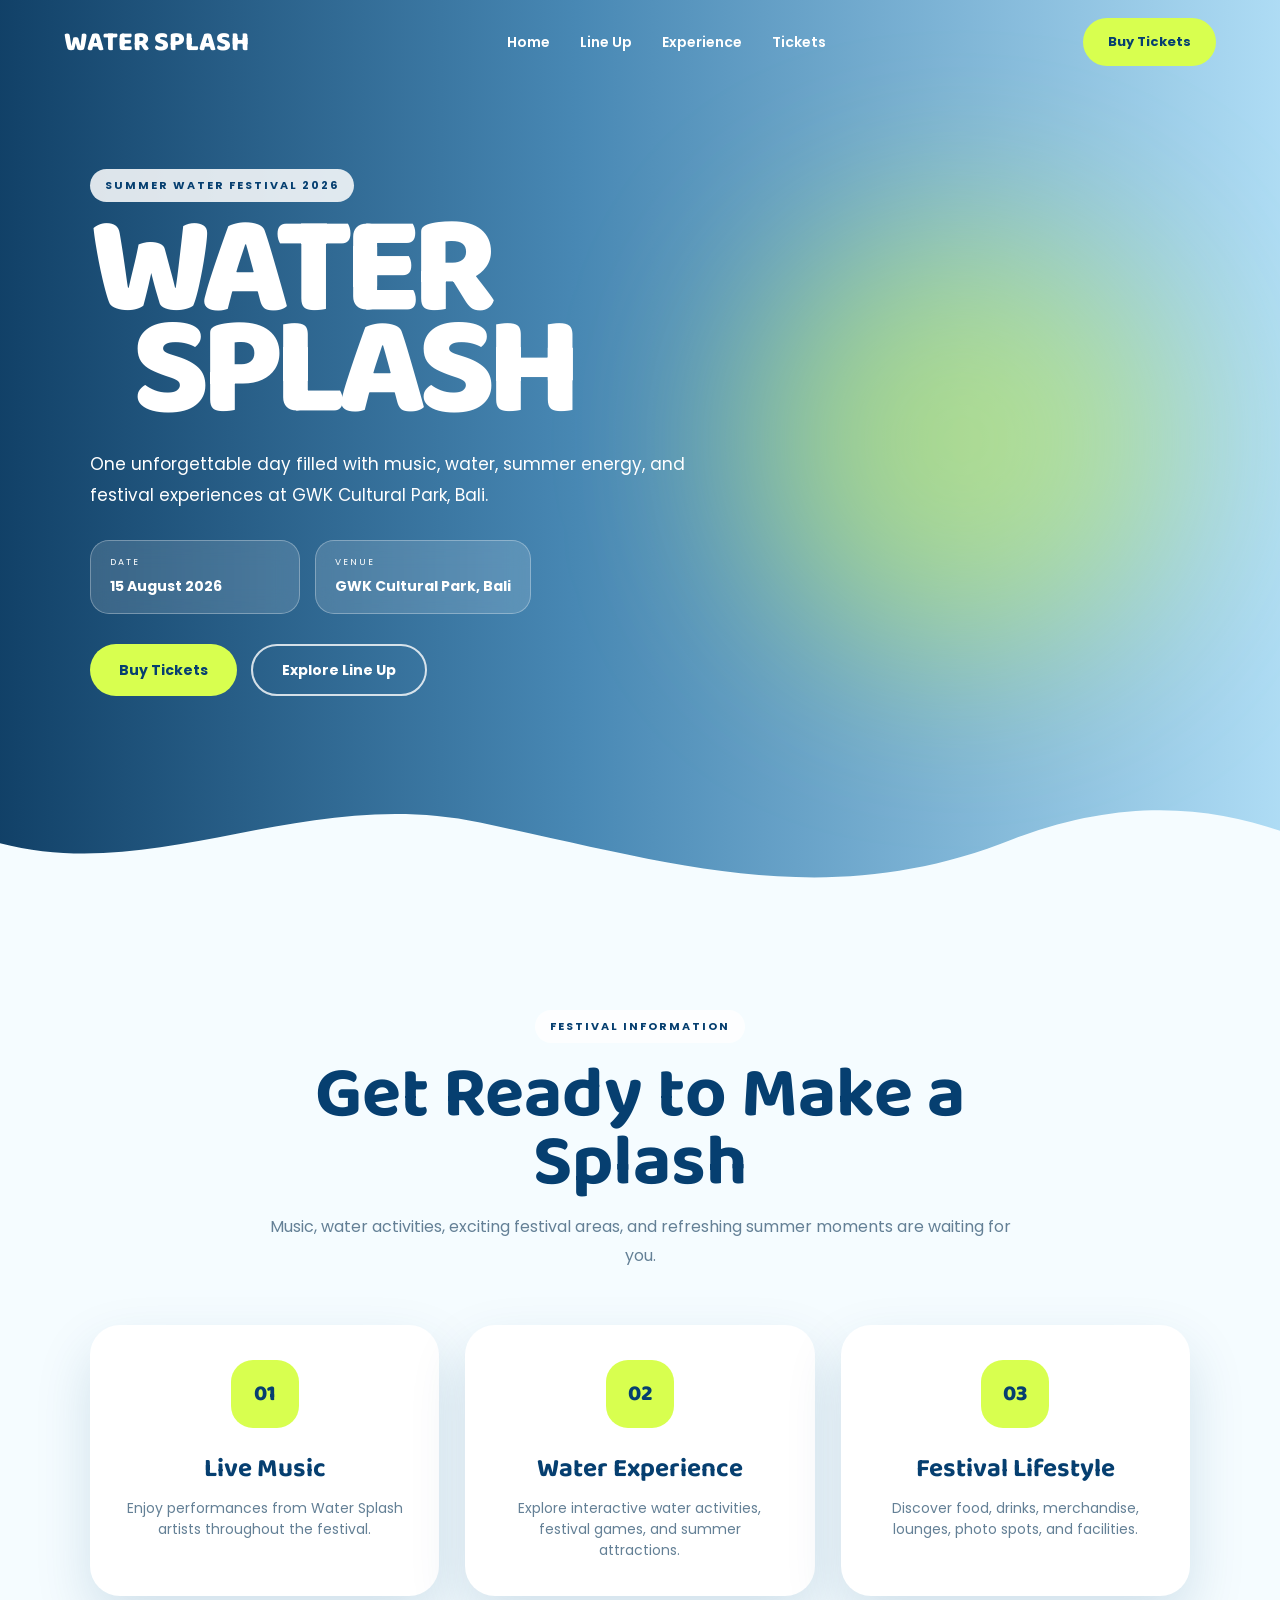
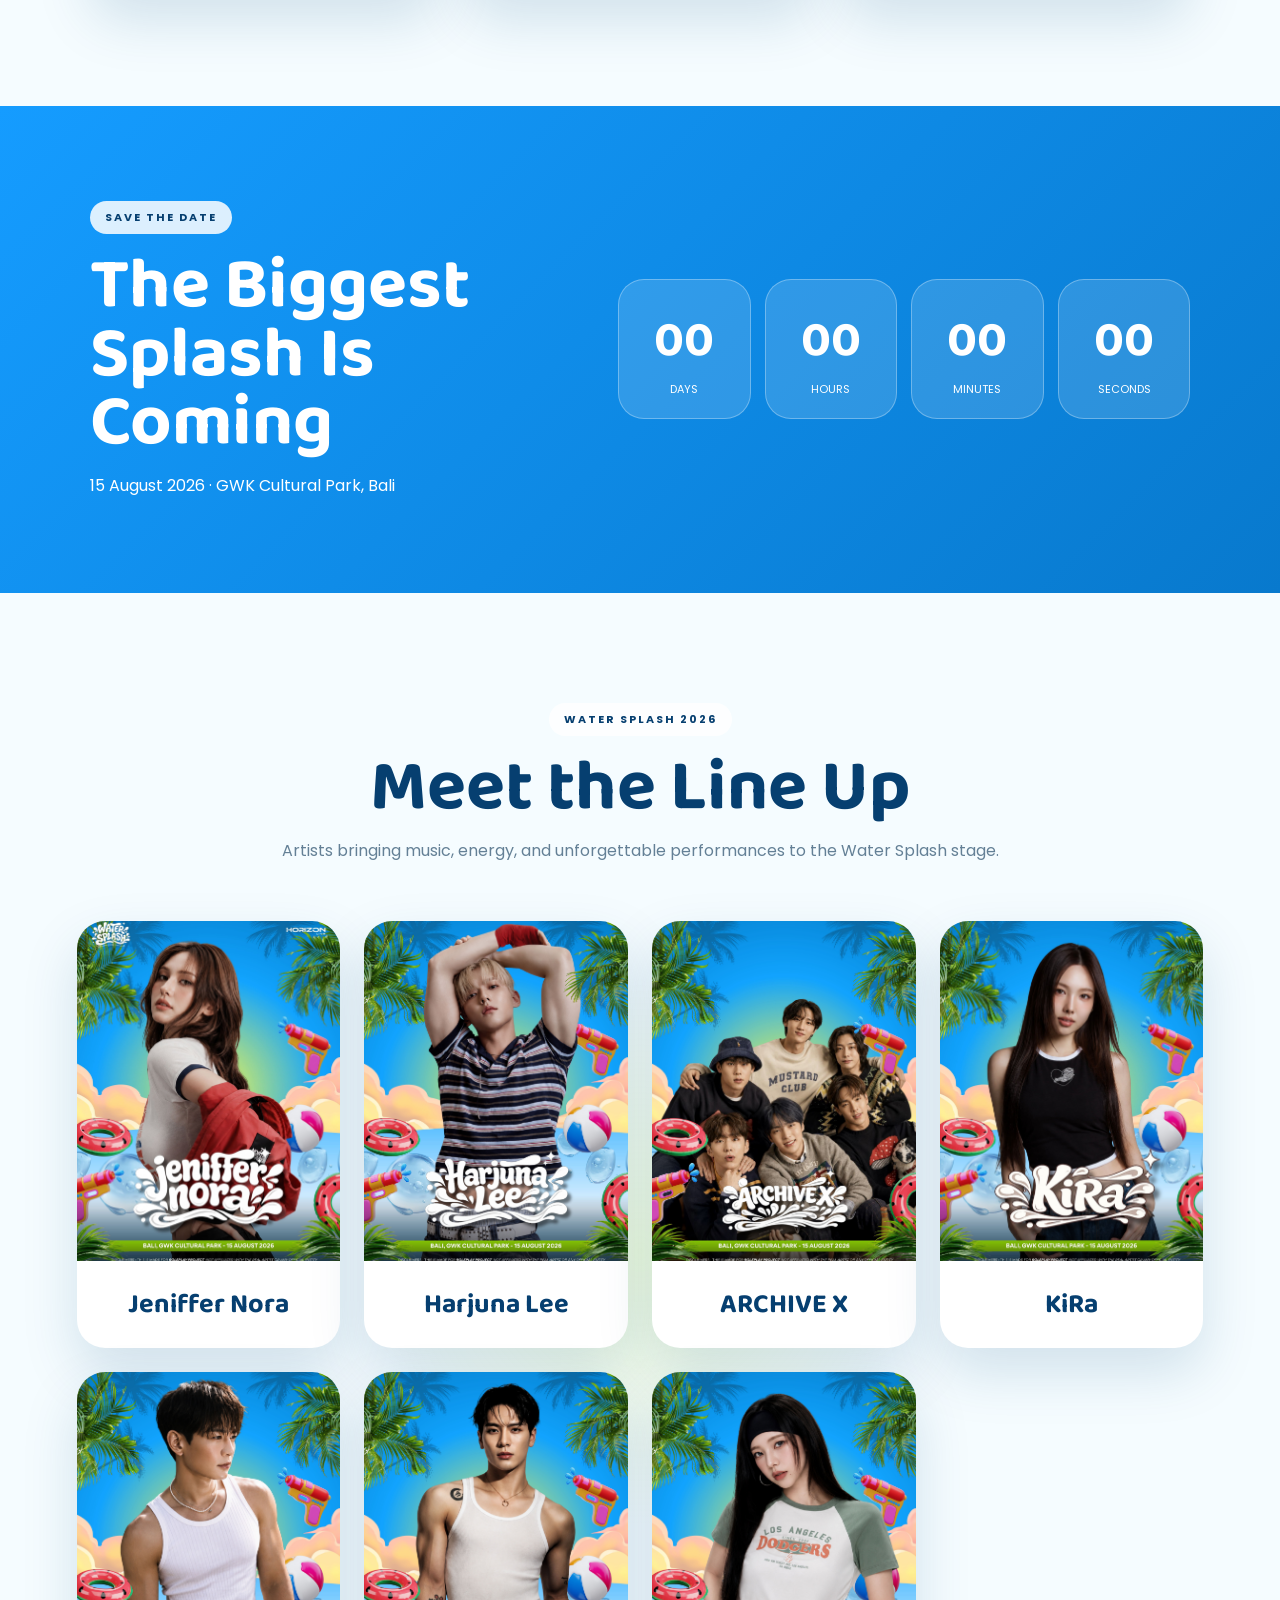
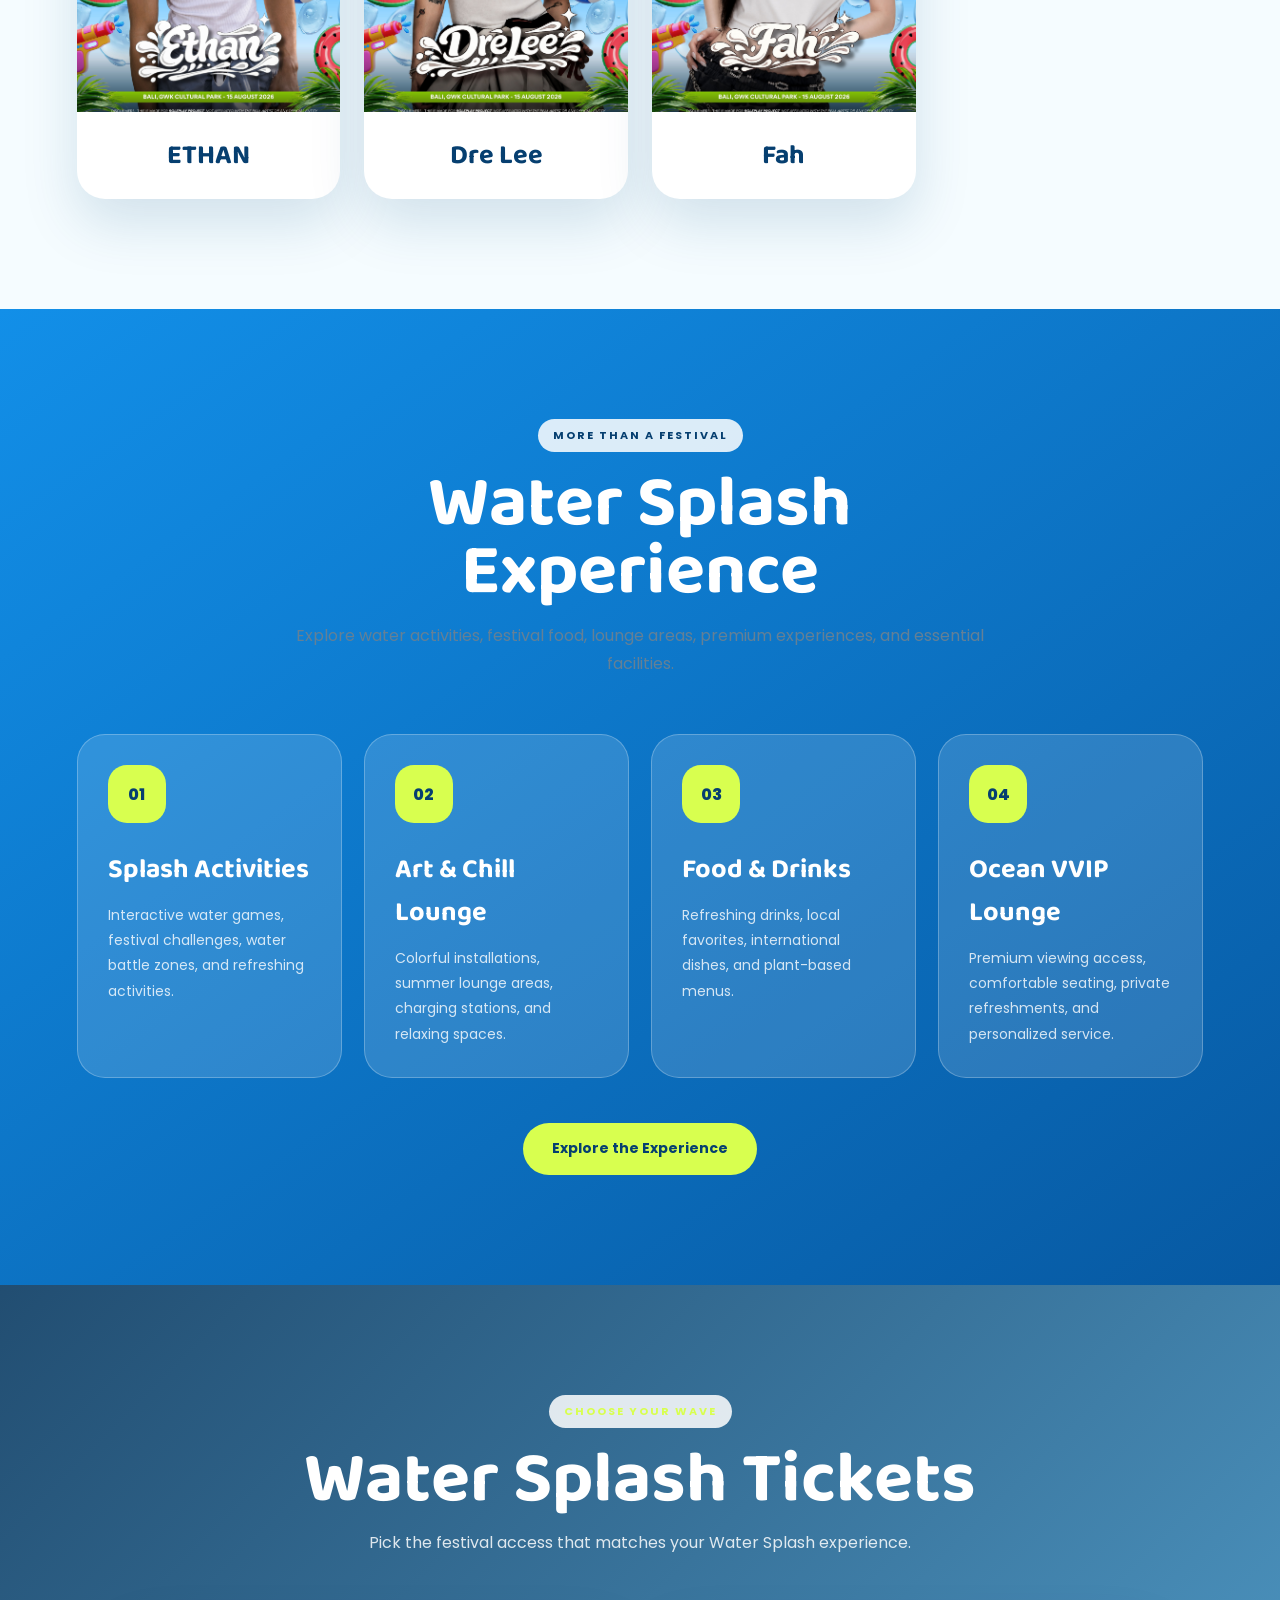
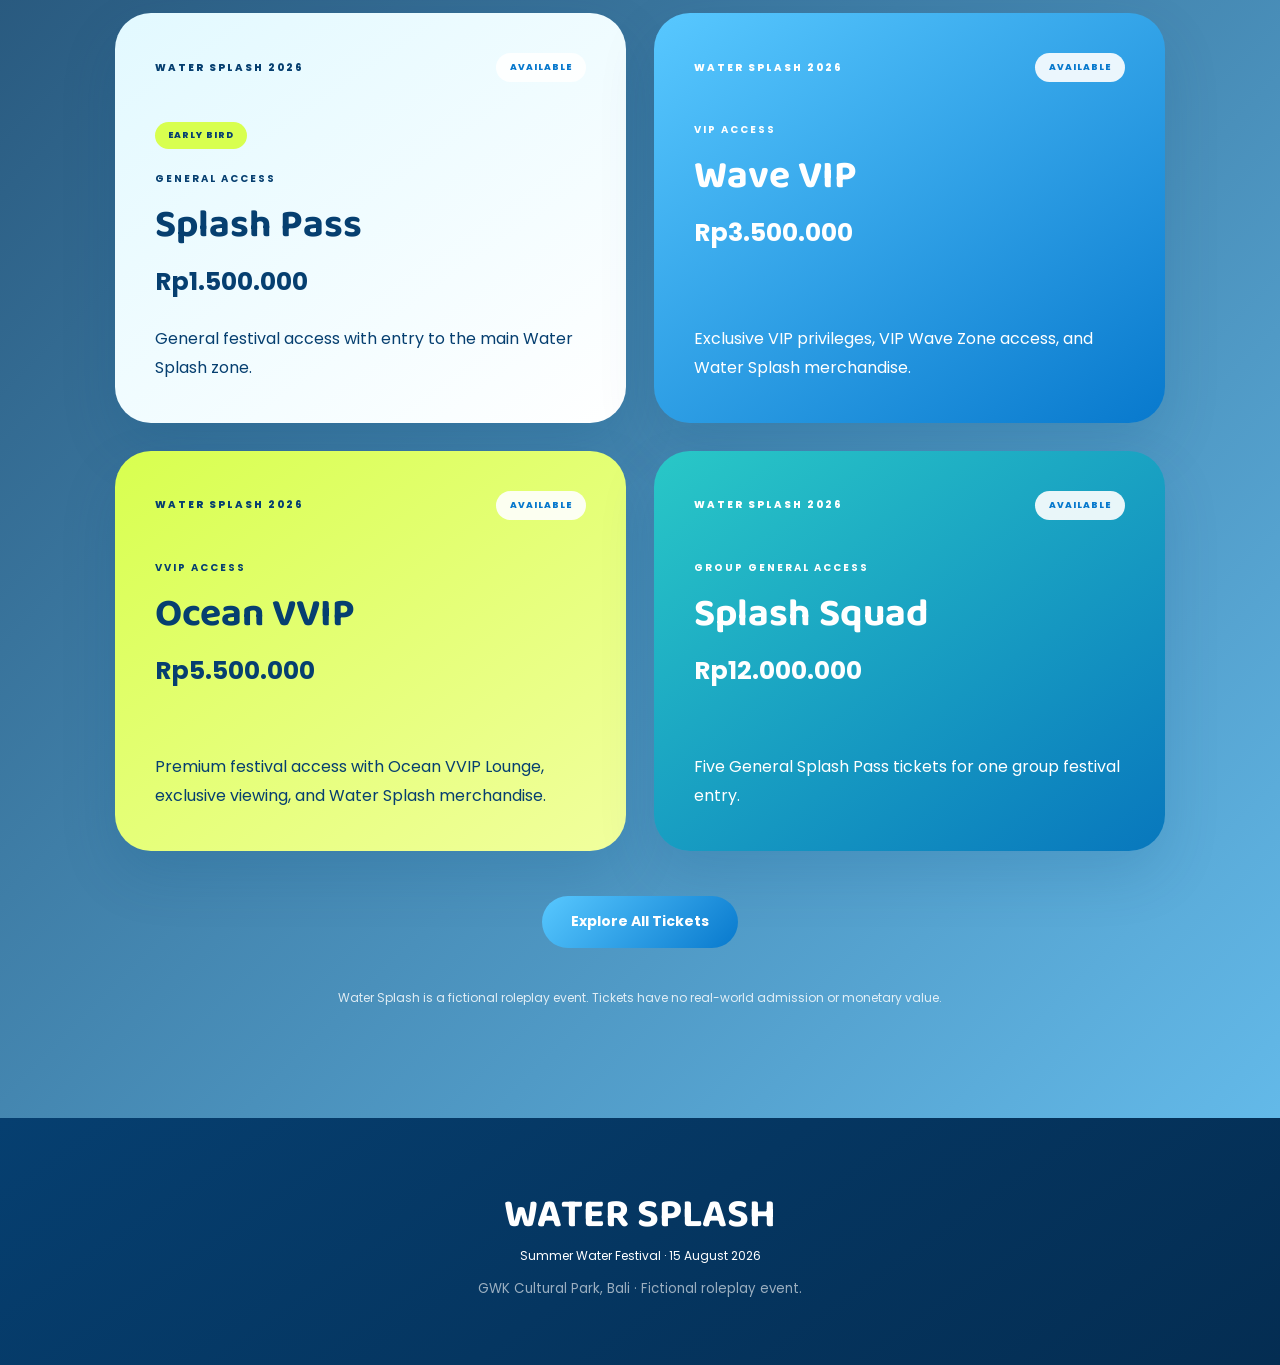
==== commit d49575a8: "autoplay" ====
--- a/index.html
+++ b/index.html
@@ -43,7 +43,7 @@
             overflow: hidden;
 
             background:
-                url("assets/Hero.jpg")
+                url("assets/Hero.MP4")
                 center / cover
                 no-repeat;
 
@@ -173,7 +173,7 @@
                         rgba(3, 53, 94, 0.85),
                         rgba(11, 146, 220, 0.42)
                     ),
-                    url("assets/Hero.jpg")
+                    url("assets/Hero.MP4")
                     center / cover
                     no-repeat;
 
@@ -294,19 +294,19 @@
                 loop
                 playsinline
                 preload="metadata"
-                poster="assets/Hero.jpg"
+                poster="assets/Hero.MP4"
                 aria-hidden="true"
             >
 
                 <source
-                    src="assets/Hero.mp4"
+                    src="assets/Hero.MP4"
                     type="video/mp4"
                 >
 
             </video>
 
 
-
+            
             <!-- HERO OVERLAY -->
 
             <div class="hero-overlay"></div>
